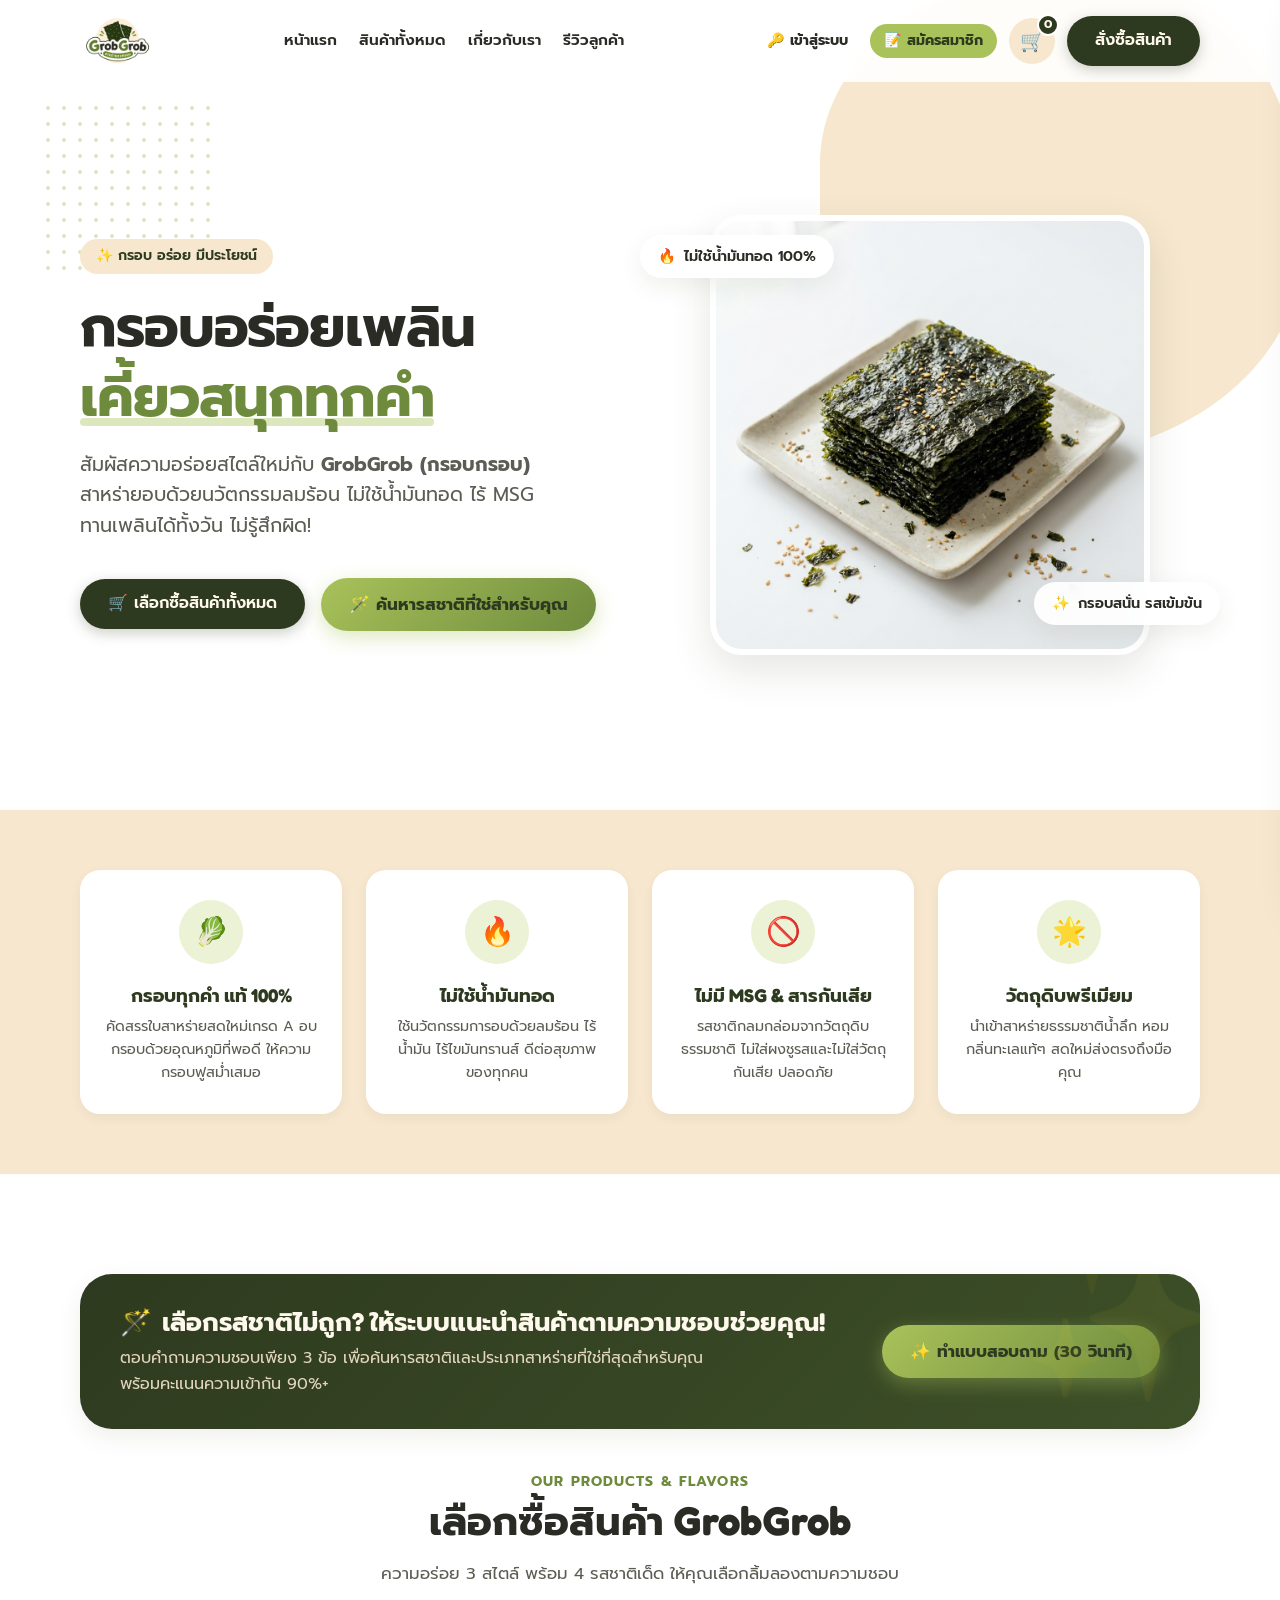
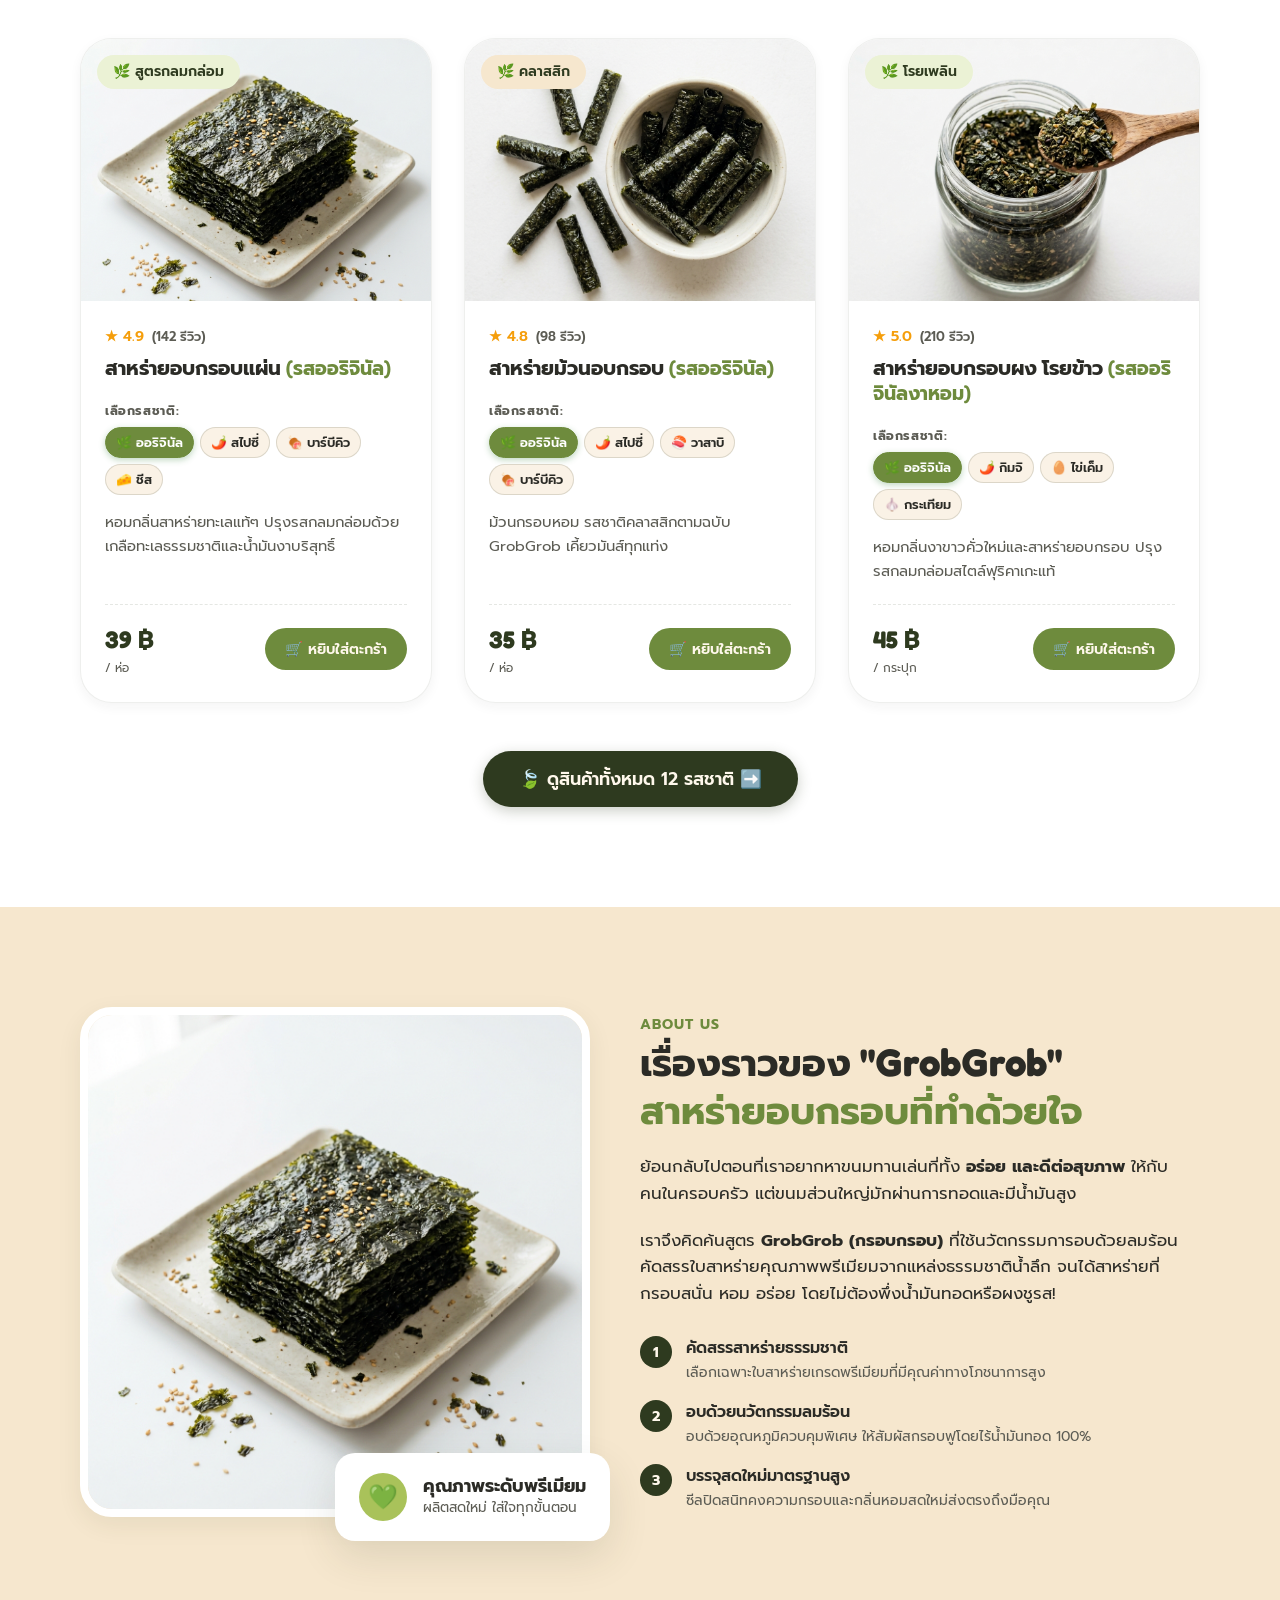
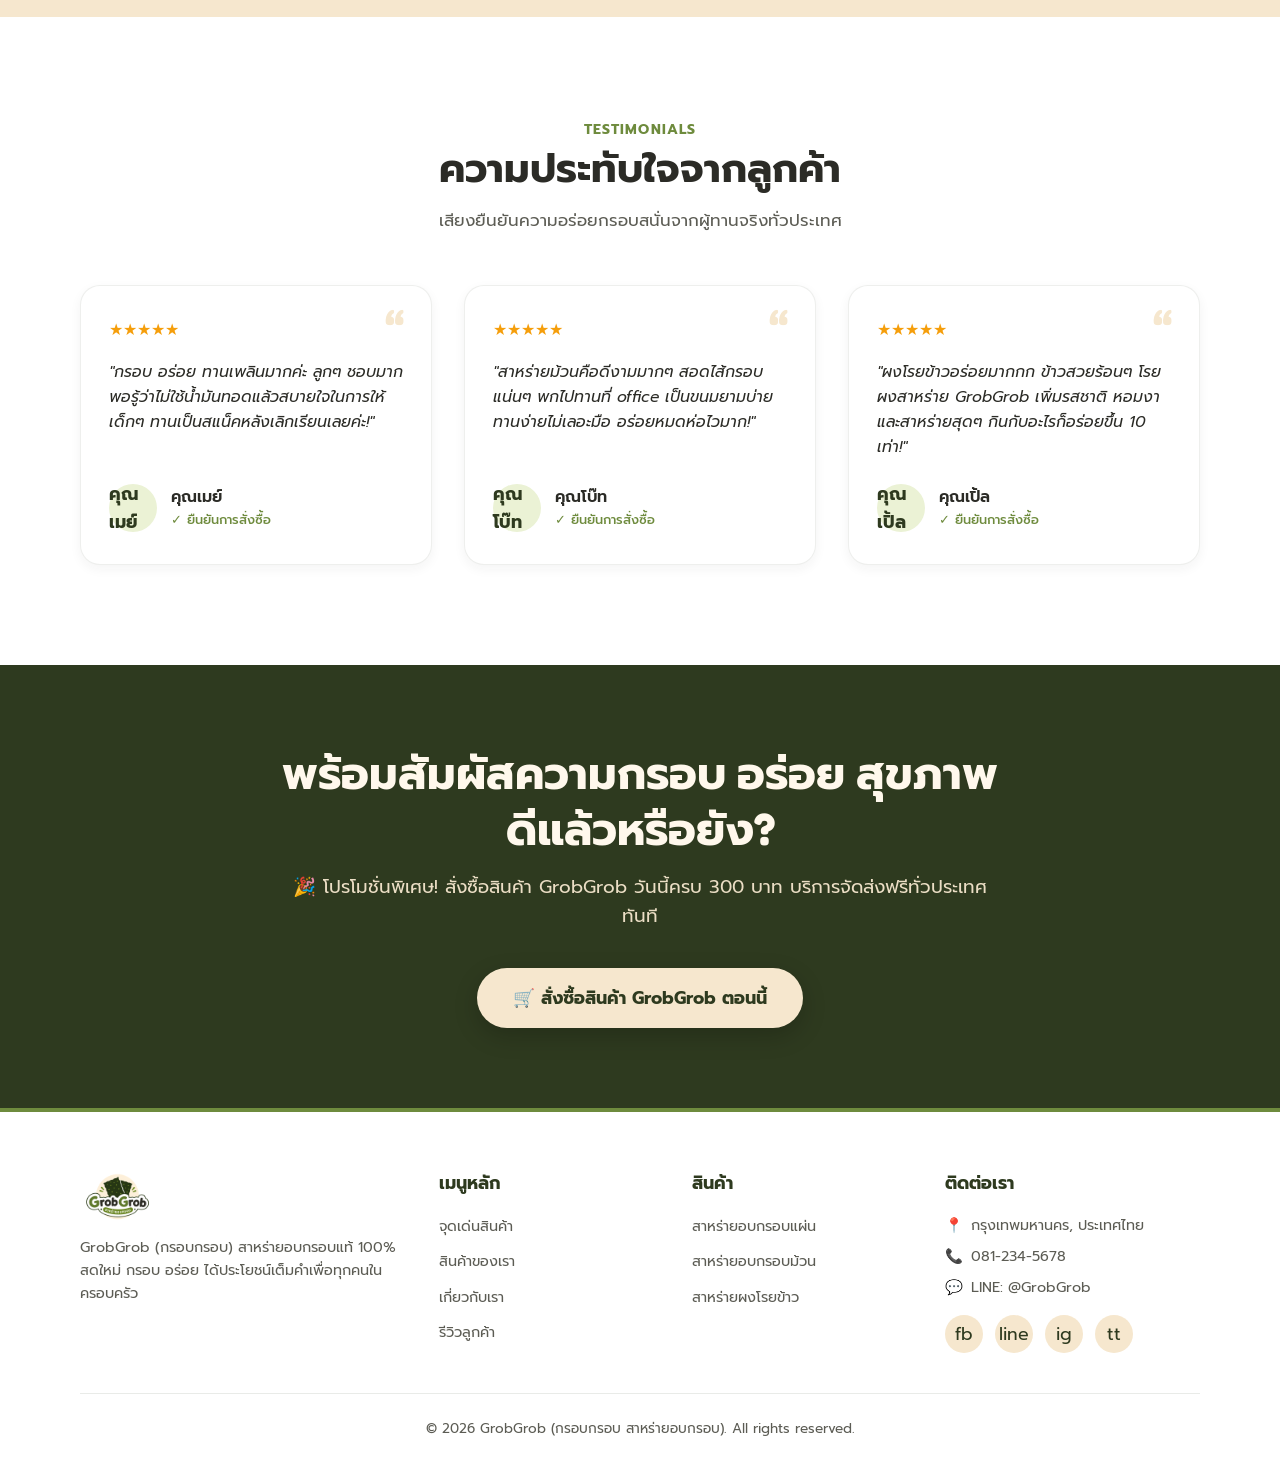
==== index.html @ 7ecd7ba9 "Initial commit: GrobGrob Seaweed E-commerce project" ====
<!DOCTYPE html>
<html lang="th">

<head>
  <meta charset="UTF-8" />
  <meta name="viewport" content="width=device-width, initial-scale=1.0" />
  <title>GrobGrob</title>
  <meta name="description"
    content="GrobGrob (กรอบกรอบ) กรอบอร่อยเพลิน เคี้ยวสนุกทุกคำ สาหร่ายอบกรอบแท้ 100% ไม่ใช้น้ำมันทอด ไร้สารกันเสีย ไร้ MSG กรอบ อร่อย มีประโยชน์" />
  <link rel="stylesheet" href="style.css" />
  <link rel="icon" type="image/png" href="assets/logo.png" />
</head>

<body>

  <!-- Toast Notification Container -->
  <div id="toastContainer" class="toast-container"></div>

  <!-- Navbar -->
  <header id="navbar" class="navbar">
    <div class="container nav-container">
      <a href="index.html" class="logo-wrapper" title="GrobGrob หน้าแรก">
        <img src="assets/logo.png" alt="GrobGrob โลโก้" class="logo-img" />
      </a>

      <nav>
        <ul class="nav-links">
          <li><a href="index.html" class="nav-link">หน้าแรก</a></li>
          <li><a href="products.html" class="nav-link">สินค้าทั้งหมด</a></li>
          <li><a href="index.html#story" class="nav-link">เกี่ยวกับเรา</a></li>
          <li><a href="index.html#testimonials" class="nav-link">รีวิวลูกค้า</a></li>
        </ul>
      </nav>

      <div class="nav-actions">
        <a href="cart.html" class="cart-icon-btn" aria-label="ดูตะกร้าสินค้า">
          <span>🛒</span>
          <span id="cartBadge" class="cart-badge">0</span>
        </a>

        <a href="products.html" class="btn-primary">
          <span>สั่งซื้อสินค้า</span>
        </a>
      </div>
    </div>
  </header>

  <!-- Hero Section -->
  <section class="hero-section">
    <div class="blob-bg blob-cream hero-blob-bg"></div>
    <div class="dot-pattern" style="top: 100px; left: 40px; width: 180px; height: 180px;"></div>

    <div class="container hero-grid">
      <div class="hero-content fade-up-element">
        <div class="hero-badge-container">
          <span class="badge badge-cream">✨ กรอบ อร่อย มีประโยชน์</span>
        </div>
        <h1 class="hero-title">
          กรอบอร่อยเพลิน <span>เคี้ยวสนุกทุกคำ</span>
        </h1>
        <p class="hero-subtitle">
          สัมผัสความอร่อยสไตล์ใหม่กับ <strong>GrobGrob (กรอบกรอบ)</strong> สาหร่ายอบด้วยนวัตกรรมลมร้อน ไม่ใช้น้ำมันทอด
          ไร้ MSG ทานเพลินได้ทั้งวัน ไม่รู้สึกผิด!
        </p>
        <div class="hero-buttons">
          <a href="products.html" class="btn-primary">
            <span>🛒 เลือกซื้อสินค้าทั้งหมด</span>
          </a>
          <button class="btn-sparkle-quiz" onclick="openTasteQuizModal()">
            <span>🪄 ค้นหารสชาติที่ใช่สำหรับคุณ</span>
          </button>
        </div>
      </div>

      <div class="hero-visual fade-up-element">
        <div class="floating-tag tag-top-left">
          <span>🔥</span> <span>ไม่ใช้น้ำมันทอด 100%</span>
        </div>
        <div class="floating-tag tag-bottom-right">
          <span>✨</span> <span>กรอบสนั่น รสเข้มข้น</span>
        </div>
        <div class="hero-img-container">
          <img src="assets/seaweed-sheet.png" alt="GrobGrob สาหร่ายอบกรอบแผ่น" class="hero-img" />
        </div>
      </div>
    </div>
  </section>

  <!-- Features Strip Section -->
  <section id="features" class="features-section">
    <div class="container">
      <div class="features-grid">
        <div class="feature-card fade-up-element">
          <div class="feature-icon-wrapper">🥬</div>
          <h3 class="feature-title">กรอบทุกคำ แท้ 100%</h3>
          <p class="feature-desc">คัดสรรใบสาหร่ายสดใหม่เกรด A อบกรอบด้วยอุณหภูมิที่พอดี ให้ความกรอบฟูสม่ำเสมอ</p>
        </div>

        <div class="feature-card fade-up-element">
          <div class="feature-icon-wrapper">🔥</div>
          <h3 class="feature-title">ไม่ใช้น้ำมันทอด</h3>
          <p class="feature-desc">ใช้นวัตกรรมการอบด้วยลมร้อน ไร้น้ำมัน ไร้ไขมันทรานส์ ดีต่อสุขภาพของทุกคน</p>
        </div>

        <div class="feature-card fade-up-element">
          <div class="feature-icon-wrapper">🚫</div>
          <h3 class="feature-title">ไม่มี MSG & สารกันเสีย</h3>
          <p class="feature-desc">รสชาติกลมกล่อมจากวัตถุดิบธรรมชาติ ไม่ใส่ผงชูรสและไม่ใส่วัตถุกันเสีย ปลอดภัย</p>
        </div>

        <div class="feature-card fade-up-element">
          <div class="feature-icon-wrapper">🌟</div>
          <h3 class="feature-title">วัตถุดิบพรีเมียม</h3>
          <p class="feature-desc">นำเข้าสาหร่ายธรรมชาติน้ำลึก หอม กลิ่นทะเลแท้ๆ สดใหม่ส่งตรงถึงมือคุณ</p>
        </div>
      </div>
    </div>
  </section>

  <!-- Products Section -->
  <section id="products" class="products-section">
    <div class="container">
      <!-- Interactive Taste Quiz Banner -->
      <div class="recommendation-quiz-banner fade-up-element">
        <div class="quiz-banner-text">
          <h3><span>🪄</span> เลือกรสชาติไม่ถูก? ให้ระบบแนะนำสินค้าตามความชอบช่วยคุณ!</h3>
          <p>ตอบคำถามความชอบเพียง 3 ข้อ เพื่อค้นหารสชาติและประเภทสาหร่ายที่ใช่ที่สุดสำหรับคุณ พร้อมคะแนนความเข้ากัน 90%+
          </p>
        </div>
        <button class="btn-sparkle-quiz" onclick="openTasteQuizModal()">
          <span>✨ ทำแบบสอบถาม (30 วินาที)</span>
        </button>
      </div>

      <!-- Personalized Recommendations Output Container -->
      <div id="recommendationsSection" class="recommendations-container"></div>

      <div class="section-header fade-up-element">
        <span class="section-subtitle">OUR PRODUCTS & FLAVORS</span>
        <h2 class="section-title">เลือกซื้อสินค้า GrobGrob</h2>
        <p class="section-desc">ความอร่อย 3 สไตล์ พร้อม 4 รสชาติเด็ด ให้คุณเลือกลิ้มลองตามความชอบ</p>
      </div>

      <div class="products-grid">
        <!-- Product 1: Sheet -->
        <div id="product-card-sheet" class="product-card fade-up-element">
          <span class="badge badge-green product-badge-tag">🌿 สูตรกลมกล่อม</span>
          <div class="product-img-wrapper">
            <img src="assets/seaweed-sheet.png" alt="สาหร่ายอบกรอบแผ่น" class="product-img" />
            <button class="product-quick-view" onclick="openProductModal('sheet')">🔍 ดูรายละเอียด</button>
          </div>
          <div class="product-content">
            <div class="product-rating">
              ★ 4.9 <span class="rating-count">(142 รีวิว)</span>
            </div>
            <h3 class="product-title">สาหร่ายอบกรอบแผ่น <span class="flavor-name-highlight">(รสออริจินัล)</span></h3>

            <div class="flavor-selection-bar">
              <span class="flavor-label">เลือกรสชาติ:</span>
              <div class="flavor-pills">
                <button class="flavor-pill active" data-flavor="original" onclick="selectFlavor('sheet', 'original')"
                  title="รสออริจินัล">🌿 ออริจินัล</button>
                <button class="flavor-pill" data-flavor="spicy" onclick="selectFlavor('sheet', 'spicy')"
                  title="รสเผ็ดสไปซี่">🌶️ สไปซี่</button>
                <button class="flavor-pill" data-flavor="bbq" onclick="selectFlavor('sheet', 'bbq')"
                  title="รสบาร์บีคิว">🍖 บาร์บีคิว</button>
                <button class="flavor-pill" data-flavor="cheese" onclick="selectFlavor('sheet', 'cheese')"
                  title="รสฮอกไกโดชีส">🧀 ชีส</button>
              </div>
            </div>

            <p class="product-desc">หอมกลิ่นสาหร่ายทะเลแท้ๆ ปรุงรสกลมกล่อมด้วยเกลือทะเลธรรมชาติและน้ำมันงาบริสุทธิ์</p>

            <div class="product-footer">
              <div class="product-price">
                <span class="price-amount">39 ฿</span>
                <span class="price-unit">/ ห่อ</span>
              </div>
              <button class="add-cart-btn" onclick="addToCart('sheet')">
                <span>🛒 หยิบใส่ตะกร้า</span>
              </button>
            </div>
          </div>
        </div>

        <!-- Product 2: Roll -->
        <div id="product-card-roll" class="product-card fade-up-element">
          <span class="badge badge-cream product-badge-tag">🌿 คลาสสิก</span>
          <div class="product-img-wrapper">
            <img src="assets/seaweed-roll.png" alt="สาหร่ายม้วนอบกรอบ" class="product-img" />
            <button class="product-quick-view" onclick="openProductModal('roll')">🔍 ดูรายละเอียด</button>
          </div>
          <div class="product-content">
            <div class="product-rating">
              ★ 4.8 <span class="rating-count">(98 รีวิว)</span>
            </div>
            <h3 class="product-title">สาหร่ายม้วนอบกรอบ <span class="flavor-name-highlight">(รสออริจินัล)</span></h3>

            <div class="flavor-selection-bar">
              <span class="flavor-label">เลือกรสชาติ:</span>
              <div class="flavor-pills">
                <button class="flavor-pill active" data-flavor="original" onclick="selectFlavor('roll', 'original')"
                  title="รสออริจินัล">🌿 ออริจินัล</button>
                <button class="flavor-pill" data-flavor="spicy" onclick="selectFlavor('roll', 'spicy')"
                  title="รสเผ็ดเกาหลี">🌶️ สไปซี่</button>
                <button class="flavor-pill" data-flavor="wasabi" onclick="selectFlavor('roll', 'wasabi')"
                  title="รสวาสาบิ">🍣 วาสาบิ</button>
                <button class="flavor-pill" data-flavor="bbq" onclick="selectFlavor('roll', 'bbq')"
                  title="รสบาร์บีคิว">🍖 บาร์บีคิว</button>
              </div>
            </div>

            <p class="product-desc">ม้วนกรอบหอม รสชาติคลาสสิกตามฉบับ GrobGrob เคี้ยวมันส์ทุกแท่ง</p>

            <div class="product-footer">
              <div class="product-price">
                <span class="price-amount">35 ฿</span>
                <span class="price-unit">/ ห่อ</span>
              </div>
              <button class="add-cart-btn" onclick="addToCart('roll')">
                <span>🛒 หยิบใส่ตะกร้า</span>
              </button>
            </div>
          </div>
        </div>

        <!-- Product 3: Flakes -->
        <div id="product-card-flakes" class="product-card fade-up-element">
          <span class="badge badge-green product-badge-tag">🌿 โรยเพลิน</span>
          <div class="product-img-wrapper">
            <img src="assets/seaweed-flakes.png" alt="สาหร่ายอบกรอบผง" class="product-img" />
            <button class="product-quick-view" onclick="openProductModal('flakes')">🔍 ดูรายละเอียด</button>
          </div>
          <div class="product-content">
            <div class="product-rating">
              ★ 5.0 <span class="rating-count">(210 รีวิว)</span>
            </div>
            <h3 class="product-title">สาหร่ายอบกรอบผง โรยข้าว <span
                class="flavor-name-highlight">(รสออริจินัลงาหอม)</span></h3>

            <div class="flavor-selection-bar">
              <span class="flavor-label">เลือกรสชาติ:</span>
              <div class="flavor-pills">
                <button class="flavor-pill active" data-flavor="original" onclick="selectFlavor('flakes', 'original')"
                  title="รสออริจินัล">🌿 ออริจินัล</button>
                <button class="flavor-pill" data-flavor="spicy" onclick="selectFlavor('flakes', 'spicy')"
                  title="รสสไปซี่กิมจิ">🌶️ กิมจิ</button>
                <button class="flavor-pill" data-flavor="saltedegg" onclick="selectFlavor('flakes', 'saltedegg')"
                  title="รสไข่เค็ม">🥚 ไข่เค็ม</button>
                <button class="flavor-pill" data-flavor="garlic" onclick="selectFlavor('flakes', 'garlic')"
                  title="รสเนยกระเทียม">🧄 กระเทียม</button>
              </div>
            </div>

            <p class="product-desc">หอมกลิ่นงาขาวคั่วใหม่และสาหร่ายอบกรอบ ปรุงรสกลมกล่อมสไตล์ฟุริคาเกะแท้</p>

            <div class="product-footer">
              <div class="product-price">
                <span class="price-amount">45 ฿</span>
                <span class="price-unit">/ กระปุก</span>
              </div>
              <button class="add-cart-btn" onclick="addToCart('flakes')">
                <span>🛒 หยิบใส่ตะกร้า</span>
              </button>
            </div>
          </div>
        </div>
      </div>

      <div style="text-align: center; margin-top: 48px;" class="fade-up-element">
        <a href="products.html" class="btn-primary" style="font-size: 1.1rem; padding: 14px 36px;">
          <span>🍃 ดูสินค้าทั้งหมด 12 รสชาติ ➡️</span>
        </a>
      </div>
    </div>
  </section>

  <!-- Story Section -->
  <section id="story" class="story-section">
    <div class="dot-pattern" style="bottom: 40px; right: 40px; width: 200px; height: 200px;"></div>

    <div class="container story-grid">
      <div class="story-visual fade-up-element">
        <img src="assets/seaweed-sheet.png" alt="เรื่องราว GrobGrob" class="story-img-main" />
        <div class="story-badge-card">
          <div class="story-badge-icon">💚</div>
          <div class="story-badge-text">
            <h4>คุณภาพระดับพรีเมียม</h4>
            <p>ผลิตสดใหม่ ใส่ใจทุกขั้นตอน</p>
          </div>
        </div>
      </div>

      <div class="story-content fade-up-element">
        <span class="section-subtitle">ABOUT US</span>
        <h2>เรื่องราวของ "GrobGrob" <br /><span class="text-leaf">สาหร่ายอบกรอบที่ทำด้วยใจ</span></h2>
        <p>
          ย้อนกลับไปตอนที่เราอยากหาขนมทานเล่นที่ทั้ง <strong>อร่อย และดีต่อสุขภาพ</strong> ให้กับคนในครอบครัว
          แต่ขนมส่วนใหญ่มักผ่านการทอดและมีน้ำมันสูง
        </p>
        <p>
          เราจึงคิดค้นสูตร <strong>GrobGrob (กรอบกรอบ)</strong> ที่ใช้นวัตกรรมการอบด้วยลมร้อน
          คัดสรรใบสาหร่ายคุณภาพพรีเมียมจากแหล่งธรรมชาติน้ำลึก จนได้สาหร่ายที่กรอบสนั่น หอม อร่อย
          โดยไม่ต้องพึ่งน้ำมันทอดหรือผงชูรส!
        </p>

        <div class="story-steps">
          <div class="story-step-item">
            <div class="step-num">1</div>
            <div class="step-text">
              <h5>คัดสรรสาหร่ายธรรมชาติ</h5>
              <p>เลือกเฉพาะใบสาหร่ายเกรดพรีเมียมที่มีคุณค่าทางโภชนาการสูง</p>
            </div>
          </div>

          <div class="story-step-item">
            <div class="step-num">2</div>
            <div class="step-text">
              <h5>อบด้วยนวัตกรรมลมร้อน</h5>
              <p>อบด้วยอุณหภูมิควบคุมพิเศษ ให้สัมผัสกรอบฟูโดยไร้น้ำมันทอด 100%</p>
            </div>
          </div>

          <div class="story-step-item">
            <div class="step-num">3</div>
            <div class="step-text">
              <h5>บรรจุสดใหม่มาตรฐานสูง</h5>
              <p>ซีลปิดสนิทคงความกรอบและกลิ่นหอมสดใหม่ส่งตรงถึงมือคุณ</p>
            </div>
          </div>
        </div>
      </div>
    </div>
  </section>

  <!-- Testimonials Section -->
  <section id="testimonials" class="testimonials-section">
    <div class="container">
      <div class="section-header fade-up-element">
        <span class="section-subtitle">TESTIMONIALS</span>
        <h2 class="section-title">ความประทับใจจากลูกค้า</h2>
        <p class="section-desc">เสียงยืนยันความอร่อยกรอบสนั่นจากผู้ทานจริงทั่วประเทศ</p>
      </div>

      <div class="testimonials-grid">
        <div class="testimonial-card fade-up-element">
          <div class="testimonial-stars">★★★★★</div>
          <p class="testimonial-text">
            "กรอบ อร่อย ทานเพลินมากค่ะ ลูกๆ ชอบมาก พอรู้ว่าไม่ใช้น้ำมันทอดแล้วสบายใจในการให้เด็กๆ
            ทานเป็นสแน็คหลังเลิกเรียนเลยค่ะ!"
          </p>
          <div class="testimonial-author">
            <div class="author-avatar">คุณเมย์</div>
            <div class="author-info">
              <h5>คุณเมย์</h5>
              <p>✓ ยืนยันการสั่งซื้อ</p>
            </div>
          </div>
        </div>

        <div class="testimonial-card fade-up-element">
          <div class="testimonial-stars">★★★★★</div>
          <p class="testimonial-text">
            "สาหร่ายม้วนคือดีงามมากๆ สอดไส้กรอบแน่นๆ พกไปทานที่ office เป็นขนมยามบ่าย ทานง่ายไม่เลอะมือ
            อร่อยหมดห่อไวมาก!"
          </p>
          <div class="testimonial-author">
            <div class="author-avatar">คุณโบ๊ท</div>
            <div class="author-info">
              <h5>คุณโบ๊ท</h5>
              <p>✓ ยืนยันการสั่งซื้อ</p>
            </div>
          </div>
        </div>

        <div class="testimonial-card fade-up-element">
          <div class="testimonial-stars">★★★★★</div>
          <p class="testimonial-text">
            "ผงโรยข้าวอร่อยมากกก ข้าวสวยร้อนๆ โรยผงสาหร่าย GrobGrob เพิ่มรสชาติ หอมงาและสาหร่ายสุดๆ
            กินกับอะไรก็อร่อยขึ้น 10 เท่า!"
          </p>
          <div class="testimonial-author">
            <div class="author-avatar">คุณเปิ้ล</div>
            <div class="author-info">
              <h5>คุณเปิ้ล</h5>
              <p>✓ ยืนยันการสั่งซื้อ</p>
            </div>
          </div>
        </div>
      </div>
    </div>
  </section>

  <!-- CTA Banner Section -->
  <section class="cta-banner-section">
    <div class="container cta-banner-content fade-up-element">
      <h2 class="cta-banner-title">พร้อมสัมผัสความกรอบ อร่อย สุขภาพดีแล้วหรือยัง?</h2>
      <p class="cta-banner-desc">
        🎉 โปรโมชั่นพิเศษ! สั่งซื้อสินค้า GrobGrob วันนี้ครบ 300 บาท บริการจัดส่งฟรีทั่วประเทศทันที
      </p>
      <a href="#products" class="cta-btn-light">
        <span>🛒 สั่งซื้อสินค้า GrobGrob ตอนนี้</span>
      </a>
    </div>
  </section>

  <!-- Footer -->
  <footer id="contact" class="footer">
    <div class="container">
      <div class="footer-grid">
        <div class="footer-brand">
          <img src="assets/logo.png" alt="GrobGrob Logo" style="height: 50px;" />
          <p>GrobGrob (กรอบกรอบ) สาหร่ายอบกรอบแท้ 100% สดใหม่ กรอบ อร่อย ได้ประโยชน์เต็มคำเพื่อทุกคนในครอบครัว</p>
        </div>

        <div>
          <h4 class="footer-heading">เมนูหลัก</h4>
          <ul class="footer-links">
            <li><a href="#features">จุดเด่นสินค้า</a></li>
            <li><a href="#products">สินค้าของเรา</a></li>
            <li><a href="#story">เกี่ยวกับเรา</a></li>
            <li><a href="#testimonials">รีวิวลูกค้า</a></li>
          </ul>
        </div>

        <div>
          <h4 class="footer-heading">สินค้า</h4>
          <ul class="footer-links">
            <li><a href="#products">สาหร่ายอบกรอบแผ่น</a></li>
            <li><a href="#products">สาหร่ายอบกรอบม้วน</a></li>
            <li><a href="#products">สาหร่ายผงโรยข้าว</a></li>
          </ul>
        </div>

        <div class="footer-contact">
          <h4 class="footer-heading">ติดต่อเรา</h4>
          <p><span>📍</span> กรุงเทพมหานคร, ประเทศไทย</p>
          <p><span>📞</span> 081-234-5678</p>
          <p><span>💬</span> LINE: @GrobGrob</p>

          <div class="social-links">
            <a href="#" class="social-btn" aria-label="Facebook">fb</a>
            <a href="#" class="social-btn" aria-label="LINE">line</a>
            <a href="#" class="social-btn" aria-label="Instagram">ig</a>
            <a href="#" class="social-btn" aria-label="TikTok">tt</a>
          </div>
        </div>
      </div>

      <div class="footer-bottom">
        <p>&copy; 2026 GrobGrob (กรอบกรอบ สาหร่ายอบกรอบ). All rights reserved.</p>
      </div>
    </div>
  </footer>

  <!-- Slide-out Cart Drawer -->
  <div id="cartDrawerOverlay" class="cart-drawer-overlay"></div>
  <aside id="cartDrawer" class="cart-drawer">
    <div class="cart-header">
      <h3>🛒 ตะกร้าสินค้าของคุณ</h3>
      <span id="closeCartBtn" class="close-cart-btn">&times;</span>
    </div>

    <div id="cartItemsList" class="cart-items-list">
      <!-- Dynamic Cart Items -->
    </div>

    <div class="cart-footer">
      <div class="cart-total-row">
        <span>ยอดรวมทั้งหมด:</span>
        <span id="cartTotalPrice">0 บาท</span>
      </div>
      <button id="checkoutBtn" class="checkout-btn">ดำเนินการสั่งซื้อ (Checkout)</button>
    </div>
  </aside>

  <!-- Quick View Product Modal -->
  <div id="quickViewModal" class="modal-overlay">
    <div class="modal-box">
      <span id="closeModalBtn" class="close-modal-btn">&times;</span>
      <div id="modalBoxContent"></div>
    </div>
  </div>

  <script src="app.js"></script>
</body>

</html>
---- style.css ----
/* ==========================================================================
   GrobGrob (กรอบกรอบ) Design System & Stylesheet
   Color Palette:
   - Primary BG: #FFFFFF (White 75%)
   - Secondary BG: #F6E7CE (Cream / Sand)
   - Dark Accent: #2E3A1F (Dark Olive Green)
   - Medium Accent: #6E8B3D (Medium Leaf Green)
   - Light Accent: #A9C25A (Light Green Accent / Dot)
   - Text Primary: #2B2B26 (Charcoal / Near Black)
   - Text Inverse: #FFF8EC (Off-white on dark green)
   ========================================================================== */

@import url('https://fonts.googleapis.com/css2?family=Fredoka:wght@400;500;600;700&family=Prompt:wght@300;400;500;600;700&display=swap');

:root {
  --bg-white: #FFFFFF;
  --bg-cream: #F6E7CE;
  --bg-cream-light: #FAF2E6;
  --color-olive-dark: #2E3A1F;
  --color-leaf-medium: #6E8B3D;
  --color-green-light: #A9C25A;
  --color-green-soft: #EBF2D5;
  --color-charcoal: #2B2B26;
  --color-charcoal-muted: #5C5C54;
  --color-offwhite: #FFF8EC;
  
  --font-heading: 'Fredoka', 'Prompt', sans-serif;
  --font-body: 'Prompt', sans-serif;

  --shadow-sm: 0 4px 12px rgba(43, 43, 38, 0.05);
  --shadow-md: 0 8px 24px rgba(46, 58, 31, 0.08);
  --shadow-lg: 0 16px 40px rgba(46, 58, 31, 0.12);
  --shadow-hover: 0 20px 48px rgba(46, 58, 31, 0.16);

  --radius-sm: 12px;
  --radius-md: 20px;
  --radius-lg: 32px;
  --radius-full: 9999px;

  --transition-fast: 0.2s cubic-bezier(0.4, 0, 0.2, 1);
  --transition-smooth: 0.35s cubic-bezier(0.34, 1.56, 0.64, 1);
}

/* Reset & Base */
*, *::before, *::after {
  box-sizing: border-box;
  margin: 0;
  padding: 0;
}

html {
  scroll-behavior: smooth;
  font-size: 16px;
}

body {
  font-family: var(--font-body);
  background-color: var(--bg-white);
  color: var(--color-charcoal);
  line-height: 1.6;
  overflow-x: hidden;
  -webkit-font-smoothing: antialiased;
}

a {
  color: inherit;
  text-decoration: none;
}

button {
  font-family: inherit;
  cursor: pointer;
  border: none;
  background: none;
  outline: none;
}

img {
  max-width: 100%;
  height: auto;
  display: block;
}

/* Layout Utilities */
.container {
  width: 90%;
  max-width: 1200px;
  margin: 0 auto;
  padding: 0 16px;
}

/* Typography */
h1, h2, h3, h4, .brand-font {
  font-family: var(--font-heading);
  color: var(--color-charcoal);
  line-height: 1.25;
}

.text-olive {
  color: var(--color-olive-dark);
}

.text-leaf {
  color: var(--color-leaf-medium);
}

/* Badge Component */
.badge {
  display: inline-flex;
  align-items: center;
  gap: 6px;
  padding: 6px 16px;
  border-radius: var(--radius-full);
  font-size: 0.875rem;
  font-weight: 600;
}

.badge-cream {
  background-color: var(--bg-cream);
  color: var(--color-olive-dark);
}

.badge-green {
  background-color: var(--color-green-soft);
  color: var(--color-olive-dark);
}

.badge-olive {
  background-color: var(--color-olive-dark);
  color: var(--color-offwhite);
}

/* Organic Blob Backgrounds */
.blob-bg {
  position: absolute;
  z-index: -1;
  pointer-events: none;
  border-radius: 50% 40% 60% 45% / 40% 50% 45% 55%;
  transition: all 1s ease-in-out;
}

.blob-cream {
  background-color: var(--bg-cream);
}

.blob-green-soft {
  background-color: var(--color-green-soft);
}

.blob-leaf {
  background-color: var(--color-leaf-medium);
  opacity: 0.15;
}

.dot-pattern {
  position: absolute;
  background-image: radial-gradient(var(--color-green-light) 2px, transparent 2px);
  background-size: 16px 16px;
  opacity: 0.4;
  pointer-events: none;
  z-index: -1;
}

/* Navbar */
.navbar {
  position: fixed;
  top: 0;
  left: 0;
  width: 100%;
  z-index: 100;
  transition: background-color 0.3s ease, box-shadow 0.3s ease, padding 0.3s ease;
  padding: 16px 0;
  background-color: rgba(255, 255, 255, 0.9);
  backdrop-filter: blur(10px);
}

.navbar.scrolled {
  padding: 10px 0;
  box-shadow: var(--shadow-sm);
  background-color: rgba(255, 255, 255, 0.98);
}

.nav-container {
  display: flex;
  align-items: center;
  justify-content: space-between;
  gap: 16px;
  max-width: 1280px;
}

.logo-wrapper {
  display: flex;
  align-items: center;
  gap: 12px;
  flex-shrink: 0;
}

.logo-img {
  height: 50px;
  width: auto;
  transition: transform var(--transition-smooth);
}

.logo-wrapper:hover .logo-img {
  transform: scale(1.05) rotate(-3deg);
}

.nav-links {
  display: flex;
  align-items: center;
  gap: 22px;
  list-style: none;
  margin: 0;
  padding: 0;
}

.nav-links li {
  white-space: nowrap;
}

.nav-link {
  font-weight: 600;
  font-size: 0.95rem;
  color: var(--color-charcoal);
  position: relative;
  padding: 6px 0;
  white-space: nowrap;
  transition: color var(--transition-fast);
}

.nav-link::after {
  content: '';
  position: absolute;
  bottom: 0;
  left: 0;
  width: 0%;
  height: 3px;
  background-color: var(--color-leaf-medium);
  border-radius: 4px;
  transition: width var(--transition-fast);
}

.nav-link:hover {
  color: var(--color-olive-dark);
}

.nav-link:hover::after {
  width: 100%;
}

.nav-recommend-pill {
  background: linear-gradient(135deg, rgba(169, 194, 90, 0.2) 0%, rgba(110, 139, 61, 0.2) 100%);
  color: var(--color-olive-dark) !important;
  font-weight: 700 !important;
  padding: 6px 14px !important;
  border-radius: var(--radius-full);
  border: 1.5px solid rgba(110, 139, 61, 0.3);
  transition: all 0.25s ease !important;
  display: inline-flex;
  align-items: center;
  gap: 6px;
  white-space: nowrap;
}

.nav-recommend-pill::after {
  display: none !important;
}

.nav-recommend-pill:hover {
  background: var(--color-green-light);
  transform: translateY(-2px);
  box-shadow: 0 4px 12px rgba(110, 139, 61, 0.2);
}

.nav-actions {
  display: flex;
  align-items: center;
  gap: 12px;
  white-space: nowrap;
  flex-shrink: 0;
}

.nav-auth-slot {
  display: flex;
  align-items: center;
}

.cart-icon-btn {
  position: relative;
  width: 46px;
  height: 46px;
  border-radius: 50%;
  background-color: var(--bg-cream);
  color: var(--color-olive-dark);
  display: flex;
  align-items: center;
  justify-content: center;
  font-size: 1.25rem;
  transition: transform var(--transition-smooth), background-color var(--transition-fast);
}

.cart-icon-btn:hover {
  transform: scale(1.08);
  background-color: var(--color-green-soft);
}

.cart-badge {
  position: absolute;
  top: -4px;
  right: -4px;
  background-color: var(--color-olive-dark);
  color: var(--color-offwhite);
  font-size: 0.75rem;
  font-weight: 700;
  width: 22px;
  height: 22px;
  border-radius: 50%;
  display: flex;
  align-items: center;
  justify-content: center;
  border: 2px solid var(--bg-white);
  transition: transform var(--transition-smooth);
}

.btn-primary {
  display: inline-flex;
  align-items: center;
  justify-content: center;
  gap: 8px;
  padding: 12px 28px;
  background-color: var(--color-olive-dark);
  color: var(--color-offwhite);
  font-weight: 600;
  font-size: 1rem;
  border-radius: var(--radius-full);
  box-shadow: 0 4px 14px rgba(46, 58, 31, 0.25);
  transition: all var(--transition-smooth);
}

.btn-primary:hover {
  background-color: var(--color-leaf-medium);
  transform: translateY(-2px);
  box-shadow: 0 8px 20px rgba(110, 139, 61, 0.35);
}

.btn-secondary {
  display: inline-flex;
  align-items: center;
  justify-content: center;
  gap: 8px;
  padding: 12px 28px;
  background-color: var(--bg-cream);
  color: var(--color-olive-dark);
  font-weight: 600;
  font-size: 1rem;
  border-radius: var(--radius-full);
  transition: all var(--transition-smooth);
}

.btn-secondary:hover {
  background-color: var(--color-green-soft);
  transform: translateY(-2px);
  color: var(--color-olive-dark);
}

.mobile-menu-toggle {
  display: none;
  font-size: 1.5rem;
  color: var(--color-olive-dark);
  cursor: pointer;
}

/* Hero Section */
.hero-section {
  position: relative;
  padding: 160px 0 100px;
  min-height: 90vh;
  display: flex;
  align-items: center;
  overflow: hidden;
}

.hero-grid {
  display: grid;
  grid-template-columns: 1fr 1fr;
  gap: 40px;
  align-items: center;
}

.hero-content {
  position: relative;
  z-index: 2;
}

.hero-badge-container {
  margin-bottom: 16px;
}

.hero-title {
  font-size: 3.5rem;
  font-weight: 700;
  margin-bottom: 20px;
  color: var(--color-charcoal);
  letter-spacing: -0.02em;
}

.hero-title span {
  color: var(--color-leaf-medium);
  position: relative;
  display: inline-block;
}

.hero-title span::after {
  content: '';
  position: absolute;
  bottom: 4px;
  left: 0;
  width: 100%;
  height: 8px;
  background-color: var(--color-green-light);
  opacity: 0.4;
  z-index: -1;
  border-radius: 4px;
}

.hero-subtitle {
  font-size: 1.2rem;
  color: var(--color-charcoal-muted);
  margin-bottom: 36px;
  max-width: 90%;
  font-weight: 400;
}

.hero-buttons {
  display: flex;
  align-items: center;
  gap: 16px;
  flex-wrap: wrap;
}

.hero-visual {
  position: relative;
  display: flex;
  align-items: center;
  justify-content: center;
}

.hero-blob-bg {
  width: 480px;
  height: 480px;
  top: -20px;
  right: -20px;
  animation: float-blob 8s ease-in-out infinite alternate;
}

@keyframes float-blob {
  0% { transform: translate(0, 0) scale(1) rotate(0deg); }
  50% { transform: translate(15px, -20px) scale(1.05) rotate(5deg); }
  100% { transform: translate(-10px, 10px) scale(0.98) rotate(-3deg); }
}

.hero-img-container {
  position: relative;
  width: 100%;
  max-width: 440px;
  border-radius: var(--radius-lg);
  overflow: hidden;
  box-shadow: var(--shadow-lg);
  background-color: var(--bg-white);
  border: 6px solid var(--bg-white);
  transition: transform var(--transition-smooth);
}

.hero-img-container:hover {
  transform: translateY(-8px) rotate(1deg);
}

.hero-img {
  width: 100%;
  height: auto;
  object-fit: cover;
}

.floating-tag {
  position: absolute;
  padding: 10px 18px;
  border-radius: var(--radius-full);
  background: rgba(255, 255, 255, 0.92);
  backdrop-filter: blur(8px);
  box-shadow: var(--shadow-md);
  font-weight: 600;
  font-size: 0.9rem;
  display: flex;
  align-items: center;
  gap: 8px;
  z-index: 3;
  animation: float-tag 4s ease-in-out infinite alternate;
}

.tag-top-left {
  top: 20px;
  left: -20px;
}

.tag-bottom-right {
  bottom: 30px;
  right: -20px;
  animation-delay: 2s;
}

@keyframes float-tag {
  0% { transform: translateY(0); }
  100% { transform: translateY(-10px); }
}

/* Features Strip Section */
.features-section {
  padding: 60px 0;
  background-color: var(--bg-cream);
  position: relative;
  overflow: hidden;
}

.features-grid {
  display: grid;
  grid-template-columns: repeat(4, 1fr);
  gap: 24px;
}

.feature-card {
  background-color: var(--bg-white);
  padding: 30px 24px;
  border-radius: var(--radius-md);
  box-shadow: var(--shadow-sm);
  text-align: center;
  transition: transform var(--transition-smooth), box-shadow var(--transition-smooth);
  position: relative;
  overflow: hidden;
}

.feature-card:hover {
  transform: translateY(-6px);
  box-shadow: var(--shadow-md);
}

.feature-icon-wrapper {
  width: 64px;
  height: 64px;
  margin: 0 auto 20px;
  border-radius: 50%;
  background-color: var(--color-green-soft);
  color: var(--color-olive-dark);
  display: flex;
  align-items: center;
  justify-content: center;
  font-size: 1.75rem;
  transition: transform var(--transition-smooth);
}

.feature-card:hover .feature-icon-wrapper {
  transform: scale(1.15) rotate(8deg);
  background-color: var(--bg-cream);
}

.feature-title {
  font-size: 1.15rem;
  font-weight: 700;
  margin-bottom: 8px;
  color: var(--color-olive-dark);
}

.feature-desc {
  font-size: 0.9rem;
  color: var(--color-charcoal-muted);
}

/* Section Header Component */
.section-header {
  text-align: center;
  max-width: 680px;
  margin: 0 auto 50px;
}

.section-subtitle {
  color: var(--color-leaf-medium);
  font-weight: 700;
  text-transform: uppercase;
  letter-spacing: 0.08em;
  font-size: 0.875rem;
  margin-bottom: 8px;
}

.section-title {
  font-size: 2.5rem;
  font-weight: 700;
  margin-bottom: 16px;
}

.section-desc {
  color: var(--color-charcoal-muted);
  font-size: 1.05rem;
}

/* Products Section */
.products-section {
  padding: 100px 0;
  position: relative;
}

.products-grid {
  display: grid;
  grid-template-columns: repeat(3, 1fr);
  gap: 32px;
}

.product-card {
  background-color: var(--bg-white);
  border-radius: var(--radius-lg);
  border: 1px solid rgba(46, 58, 31, 0.08);
  box-shadow: var(--shadow-sm);
  overflow: hidden;
  display: flex;
  flex-direction: column;
  transition: transform var(--transition-smooth), box-shadow var(--transition-smooth);
  position: relative;
}

.product-card:hover {
  transform: translateY(-8px);
  box-shadow: var(--shadow-lg);
}

.product-badge-tag {
  position: absolute;
  top: 16px;
  left: 16px;
  z-index: 3;
}

.product-img-wrapper {
  position: relative;
  width: 100%;
  aspect-ratio: 4/3;
  overflow: hidden;
  background-color: var(--bg-cream-light);
  display: flex;
  align-items: center;
  justify-content: center;
}

.product-img {
  width: 100%;
  height: 100%;
  object-fit: cover;
  transition: transform 0.5s ease;
}

.product-card:hover .product-img {
  transform: scale(1.08);
}

.product-quick-view {
  position: absolute;
  bottom: 16px;
  left: 50%;
  transform: translateX(-50%) translateY(20px);
  opacity: 0;
  transition: all var(--transition-fast);
  background-color: rgba(255, 255, 255, 0.95);
  color: var(--color-olive-dark);
  padding: 8px 18px;
  border-radius: var(--radius-full);
  font-size: 0.85rem;
  font-weight: 600;
  box-shadow: var(--shadow-sm);
}

.product-card:hover .product-quick-view {
  transform: translateX(-50%) translateY(0);
  opacity: 1;
}

.product-content {
  padding: 24px;
  display: flex;
  flex-direction: column;
  flex-grow: 1;
}

.product-rating {
  display: flex;
  align-items: center;
  gap: 4px;
  color: #F59E0B;
  font-size: 0.9rem;
  font-weight: 600;
  margin-bottom: 8px;
}

.rating-count {
  color: var(--color-charcoal-muted);
  font-size: 0.8rem;
  margin-left: 4px;
}

.product-title {
  font-size: 1.25rem;
  font-weight: 700;
  margin-bottom: 8px;
  color: var(--color-charcoal);
}

.product-desc {
  font-size: 0.925rem;
  color: var(--color-charcoal-muted);
  margin-bottom: 20px;
  flex-grow: 1;
}

.product-footer {
  display: flex;
  align-items: center;
  justify-content: space-between;
  padding-top: 16px;
  border-top: 1px dashed rgba(46, 58, 31, 0.12);
}

.product-price {
  display: flex;
  flex-direction: column;
}

.price-amount {
  font-family: var(--font-heading);
  font-size: 1.5rem;
  font-weight: 700;
  color: var(--color-olive-dark);
}

.price-unit {
  font-size: 0.75rem;
  color: var(--color-charcoal-muted);
}

.add-cart-btn {
  padding: 10px 20px;
  background-color: var(--color-leaf-medium);
  color: var(--color-offwhite);
  border-radius: var(--radius-full);
  font-weight: 600;
  font-size: 0.9rem;
  display: inline-flex;
  align-items: center;
  gap: 8px;
  transition: all var(--transition-smooth);
}

.add-cart-btn:hover {
  background-color: var(--color-olive-dark);
  transform: scale(1.05);
}

/* About / Story Section */
.story-section {
  padding: 100px 0;
  background-color: var(--bg-cream);
  position: relative;
  overflow: hidden;
}

.story-grid {
  display: grid;
  grid-template-columns: 1fr 1.1fr;
  gap: 50px;
  align-items: center;
}

.story-visual {
  position: relative;
}

.story-img-main {
  width: 100%;
  border-radius: var(--radius-lg);
  box-shadow: var(--shadow-md);
  border: 8px solid var(--bg-white);
}

.story-badge-card {
  position: absolute;
  bottom: -24px;
  right: -20px;
  background: var(--bg-white);
  padding: 20px 24px;
  border-radius: var(--radius-md);
  box-shadow: var(--shadow-lg);
  display: flex;
  align-items: center;
  gap: 16px;
}

.story-badge-icon {
  width: 48px;
  height: 48px;
  border-radius: 50%;
  background-color: var(--color-green-light);
  color: var(--color-olive-dark);
  display: flex;
  align-items: center;
  justify-content: center;
  font-size: 1.5rem;
}

.story-badge-text h4 {
  font-size: 1.1rem;
  font-weight: 700;
}

.story-badge-text p {
  font-size: 0.85rem;
  color: var(--color-charcoal-muted);
}

.story-content h2 {
  font-size: 2.4rem;
  margin-bottom: 20px;
}

.story-content p {
  color: var(--color-charcoal);
  margin-bottom: 20px;
  font-size: 1.05rem;
}

.story-steps {
  display: flex;
  flex-direction: column;
  gap: 16px;
  margin-top: 28px;
}

.story-step-item {
  display: flex;
  align-items: flex-start;
  gap: 14px;
}

.step-num {
  width: 32px;
  height: 32px;
  border-radius: 50%;
  background-color: var(--color-olive-dark);
  color: var(--color-offwhite);
  font-weight: 700;
  display: flex;
  align-items: center;
  justify-content: center;
  flex-shrink: 0;
  font-size: 0.9rem;
}

.step-text h5 {
  font-size: 1rem;
  font-weight: 600;
}

.step-text p {
  font-size: 0.875rem;
  color: var(--color-charcoal-muted);
  margin: 0;
}

/* Testimonials Section */
.testimonials-section {
  padding: 100px 0;
  position: relative;
}

.testimonials-grid {
  display: grid;
  grid-template-columns: repeat(3, 1fr);
  gap: 32px;
}

.testimonial-card {
  background-color: var(--bg-white);
  border-radius: var(--radius-md);
  padding: 32px 28px;
  box-shadow: var(--shadow-sm);
  border: 1px solid rgba(46, 58, 31, 0.08);
  position: relative;
  display: flex;
  flex-direction: column;
  transition: transform var(--transition-smooth);
}

.testimonial-card:hover {
  transform: translateY(-6px);
  box-shadow: var(--shadow-md);
}

.testimonial-card::before {
  content: '“';
  position: absolute;
  top: 10px;
  right: 24px;
  font-family: var(--font-heading);
  font-size: 5rem;
  color: var(--bg-cream);
  line-height: 1;
  pointer-events: none;
}

.testimonial-stars {
  color: #F59E0B;
  font-size: 1rem;
  margin-bottom: 16px;
}

.testimonial-text {
  font-size: 0.975rem;
  color: var(--color-charcoal);
  margin-bottom: 24px;
  font-style: italic;
  flex-grow: 1;
  position: relative;
  z-index: 1;
}

.testimonial-author {
  display: flex;
  align-items: center;
  gap: 14px;
}

.author-avatar {
  width: 48px;
  height: 48px;
  border-radius: 50%;
  background-color: var(--color-green-soft);
  color: var(--color-olive-dark);
  font-weight: 700;
  display: flex;
  align-items: center;
  justify-content: center;
  font-size: 1.1rem;
}

.author-info h5 {
  font-size: 1rem;
  font-weight: 600;
}

.author-info p {
  font-size: 0.8rem;
  color: var(--color-leaf-medium);
  font-weight: 500;
}

/* CTA Banner Section */
.cta-banner-section {
  padding: 80px 0;
  background-color: var(--color-olive-dark);
  color: var(--color-offwhite);
  position: relative;
  overflow: hidden;
  text-align: center;
}

.cta-banner-content {
  position: relative;
  z-index: 2;
  max-width: 760px;
  margin: 0 auto;
}

.cta-banner-title {
  color: var(--color-offwhite);
  font-size: 2.8rem;
  font-weight: 700;
  margin-bottom: 16px;
}

.cta-banner-desc {
  font-size: 1.15rem;
  color: var(--bg-cream);
  margin-bottom: 36px;
  opacity: 0.95;
}

.cta-btn-light {
  background-color: var(--bg-cream);
  color: var(--color-olive-dark);
  font-weight: 700;
  padding: 16px 36px;
  font-size: 1.1rem;
  border-radius: var(--radius-full);
  box-shadow: 0 8px 24px rgba(0, 0, 0, 0.2);
  transition: all var(--transition-smooth);
  display: inline-flex;
  align-items: center;
  gap: 10px;
}

.cta-btn-light:hover {
  background-color: var(--bg-white);
  transform: scale(1.05);
  box-shadow: 0 12px 30px rgba(0, 0, 0, 0.3);
}

/* Footer */
.footer {
  background-color: var(--bg-white);
  border-top: 4px solid var(--color-leaf-medium);
  padding: 60px 0 30px;
}

.footer-grid {
  display: grid;
  grid-template-columns: 1.5fr 1fr 1fr 1.2fr;
  gap: 40px;
  margin-bottom: 40px;
}

.footer-brand p {
  color: var(--color-charcoal-muted);
  font-size: 0.9rem;
  margin-top: 14px;
}

.footer-heading {
  font-size: 1.1rem;
  font-weight: 700;
  margin-bottom: 20px;
  color: var(--color-olive-dark);
}

.footer-links {
  list-style: none;
  display: flex;
  flex-direction: column;
  gap: 10px;
}

.footer-links a {
  color: var(--color-charcoal-muted);
  font-size: 0.9rem;
  transition: color var(--transition-fast);
}

.footer-links a:hover {
  color: var(--color-leaf-medium);
}

.footer-contact p {
  color: var(--color-charcoal-muted);
  font-size: 0.9rem;
  margin-bottom: 8px;
  display: flex;
  align-items: center;
  gap: 8px;
}

.social-links {
  display: flex;
  gap: 12px;
  margin-top: 16px;
}

.social-btn {
  width: 38px;
  height: 38px;
  border-radius: 50%;
  background-color: var(--bg-cream);
  color: var(--color-olive-dark);
  display: flex;
  align-items: center;
  justify-content: center;
  font-size: 1.1rem;
  transition: all var(--transition-fast);
}

.social-btn:hover {
  background-color: var(--color-leaf-medium);
  color: var(--color-offwhite);
  transform: translateY(-3px);
}

.footer-bottom {
  border-top: 1px solid rgba(46, 58, 31, 0.1);
  padding-top: 24px;
  text-align: center;
  font-size: 0.85rem;
  color: var(--color-charcoal-muted);
}

/* Cart Drawer */
.cart-drawer-overlay {
  position: fixed;
  inset: 0;
  background-color: rgba(43, 43, 38, 0.5);
  backdrop-filter: blur(4px);
  z-index: 200;
  opacity: 0;
  visibility: hidden;
  transition: all 0.3s ease;
}

.cart-drawer-overlay.active {
  opacity: 1;
  visibility: visible;
}

.cart-drawer {
  position: fixed;
  top: 0;
  right: -420px;
  width: 100%;
  max-width: 400px;
  height: 100%;
  background-color: var(--bg-white);
  z-index: 201;
  box-shadow: var(--shadow-lg);
  display: flex;
  flex-direction: column;
  transition: right 0.35s cubic-bezier(0.4, 0, 0.2, 1);
}

.cart-drawer.active {
  right: 0;
}

.cart-header {
  padding: 20px 24px;
  background-color: var(--bg-cream);
  display: flex;
  align-items: center;
  justify-content: space-between;
  border-bottom: 1px solid rgba(46, 58, 31, 0.1);
}

.cart-header h3 {
  font-size: 1.2rem;
  color: var(--color-olive-dark);
}

.close-cart-btn {
  font-size: 1.5rem;
  color: var(--color-charcoal-muted);
  cursor: pointer;
  line-height: 1;
}

.cart-items-list {
  flex-grow: 1;
  overflow-y: auto;
  padding: 20px 24px;
  display: flex;
  flex-direction: column;
  gap: 16px;
}

.cart-item {
  display: flex;
  align-items: center;
  gap: 14px;
  padding-bottom: 16px;
  border-bottom: 1px dashed rgba(46, 58, 31, 0.1);
}

.cart-item-img {
  width: 64px;
  height: 64px;
  border-radius: var(--radius-sm);
  object-fit: cover;
  background-color: var(--bg-cream-light);
}

.cart-item-info {
  flex-grow: 1;
}

.cart-item-title {
  font-size: 0.95rem;
  font-weight: 600;
}

.cart-item-price {
  font-size: 0.875rem;
  color: var(--color-leaf-medium);
  font-weight: 700;
}

.cart-qty-controls {
  display: flex;
  align-items: center;
  gap: 8px;
  margin-top: 6px;
}

.qty-btn {
  width: 24px;
  height: 24px;
  border-radius: 50%;
  background-color: var(--bg-cream);
  color: var(--color-olive-dark);
  font-weight: 700;
  display: flex;
  align-items: center;
  justify-content: center;
  font-size: 0.9rem;
}

.qty-btn:hover {
  background-color: var(--color-green-soft);
}

.cart-footer {
  padding: 20px 24px;
  background-color: var(--bg-white);
  border-top: 1px solid rgba(46, 58, 31, 0.1);
}

.cart-total-row {
  display: flex;
  justify-content: space-between;
  font-size: 1.1rem;
  font-weight: 700;
  margin-bottom: 16px;
  color: var(--color-olive-dark);
}

.checkout-btn {
  width: 100%;
  padding: 14px;
  background-color: var(--color-olive-dark);
  color: var(--color-offwhite);
  font-weight: 700;
  border-radius: var(--radius-full);
  text-align: center;
  font-size: 1rem;
  box-shadow: 0 4px 12px rgba(46, 58, 31, 0.2);
  transition: all var(--transition-fast);
}

.checkout-btn:hover {
  background-color: var(--color-leaf-medium);
}

.empty-cart-msg {
  text-align: center;
  padding: 40px 0;
  color: var(--color-charcoal-muted);
}

/* Toast Notifications */
.toast-container {
  position: fixed;
  bottom: 24px;
  right: 24px;
  z-index: 300;
  display: flex;
  flex-direction: column;
  gap: 10px;
}

.toast {
  background-color: var(--color-olive-dark);
  color: var(--color-offwhite);
  padding: 14px 22px;
  border-radius: var(--radius-md);
  box-shadow: var(--shadow-lg);
  display: flex;
  align-items: center;
  gap: 12px;
  font-size: 0.925rem;
  font-weight: 500;
  animation: slideInRight 0.3s ease forwards;
}

@keyframes slideInRight {
  from { opacity: 0; transform: translateX(50px); }
  to { opacity: 1; transform: translateX(0); }
}

/* Modal Popup */
.modal-overlay {
  position: fixed;
  inset: 0;
  background: rgba(43, 43, 38, 0.6);
  backdrop-filter: blur(5px);
  z-index: 250;
  display: flex;
  align-items: center;
  justify-content: center;
  opacity: 0;
  visibility: hidden;
  transition: all 0.3s ease;
}

.modal-overlay.active {
  opacity: 1;
  visibility: visible;
}

.modal-box {
  background: var(--bg-white);
  width: 90%;
  max-width: 650px;
  border-radius: var(--radius-lg);
  padding: 32px;
  position: relative;
  box-shadow: var(--shadow-lg);
  transform: scale(0.9);
  transition: transform 0.3s ease;
}

.modal-overlay.active .modal-box {
  transform: scale(1);
}

.close-modal-btn {
  position: absolute;
  top: 16px;
  right: 16px;
  font-size: 1.5rem;
  color: var(--color-charcoal-muted);
  cursor: pointer;
  width: 32px;
  height: 32px;
  border-radius: 50%;
  background: var(--bg-cream);
  display: flex;
  align-items: center;
  justify-content: center;
}

/* Scroll Animation Helper */
.fade-up-element {
  opacity: 0;
  transform: translateY(30px);
  transition: opacity 0.6s ease, transform 0.6s ease;
}

.fade-up-element.visible {
  opacity: 1;
  transform: translateY(0);
}

/* Responsive Breakpoints */
@media (max-width: 992px) {
  .hero-grid {
    grid-template-columns: 1fr;
    text-align: center;
  }

  .hero-subtitle {
    margin: 0 auto 36px;
  }

  .hero-buttons {
    justify-content: center;
  }

  .hero-visual {
    margin-top: 40px;
  }

  .features-grid {
    grid-template-columns: repeat(2, 1fr);
  }

  .products-grid {
    grid-template-columns: repeat(2, 1fr);
  }

  .story-grid {
    grid-template-columns: 1fr;
  }

  .testimonials-grid {
    grid-template-columns: 1fr;
  }

  .footer-grid {
    grid-template-columns: repeat(2, 1fr);
  }
}

@media (max-width: 768px) {
  .nav-links {
    display: none;
  }

  .hero-title {
    font-size: 2.5rem;
  }

  .products-grid {
    grid-template-columns: 1fr;
  }

  .features-grid {
    grid-template-columns: 1fr;
  }

  .footer-grid {
    grid-template-columns: 1fr;
  }
}

/* --- Filter Tabs & Flavor Pills Styles --- */
.filter-tabs-container {
  display: flex;
  align-items: center;
  justify-content: center;
  gap: 12px;
  margin-bottom: 36px;
  flex-wrap: wrap;
}

.filter-tab-btn {
  background-color: var(--bg-cream);
  border: 2px solid transparent;
  color: var(--color-charcoal);
  padding: 8px 18px;
  border-radius: var(--radius-full);
  font-weight: 600;
  font-size: 0.9rem;
  cursor: pointer;
  transition: all var(--transition-fast);
}

.filter-tab-btn:hover {
  background-color: var(--color-green-light);
  transform: translateY(-2px);
}

.filter-tab-btn.active {
  background-color: var(--color-olive-dark);
  color: #ffffff;
  box-shadow: var(--shadow-sm);
}

.flavor-selection-bar {
  margin: 12px 0 16px;
  display: flex;
  flex-direction: column;
  gap: 6px;
}

.flavor-label {
  font-size: 0.78rem;
  font-weight: 700;
  color: var(--color-charcoal-muted);
  text-transform: uppercase;
  letter-spacing: 0.05em;
}

.flavor-pills {
  display: flex;
  align-items: center;
  gap: 6px;
  flex-wrap: wrap;
}

.flavor-pills-wrapper {
  display: flex;
  align-items: center;
  gap: 8px;
  flex-wrap: wrap;
}

.flavor-pill {
  background-color: var(--bg-cream-light);
  border: 1.5px solid rgba(46, 58, 31, 0.15);
  color: var(--color-charcoal);
  padding: 5px 10px;
  border-radius: var(--radius-full);
  font-size: 0.8rem;
  font-weight: 600;
  cursor: pointer;
  display: inline-flex;
  align-items: center;
  gap: 4px;
  transition: all 0.2s ease;
}

.flavor-pill:hover {
  border-color: var(--color-leaf-medium);
  background-color: var(--color-green-light);
  transform: translateY(-1px);
}

.flavor-pill.active {
  background-color: var(--color-leaf-medium);
  color: #ffffff;
  border-color: var(--color-leaf-medium);
  box-shadow: 0 2px 6px rgba(46, 125, 50, 0.3);
}

.flavor-name-highlight {
  color: var(--color-leaf-medium);
  font-size: 0.95em;
}

.product-img {
  transition: opacity 0.2s ease, transform 0.2s ease;
}

.modal-grid-layout {
  display: grid;
  grid-template-columns: 1fr 1fr;
  gap: 24px;
  align-items: center;
}

.modal-img-container {
  border-radius: var(--radius-md);
  overflow: hidden;
  background: var(--bg-cream-light);
  border: 1px solid rgba(46, 58, 31, 0.1);
  box-shadow: var(--shadow-sm);
}

.modal-img {
  width: 100%;
  height: auto;
  display: block;
  transition: opacity 0.2s ease;
}

@media (max-width: 640px) {
  .modal-grid-layout {
    grid-template-columns: 1fr;
  }
}

/* --- Page Banner Styles --- */
.page-banner {
  padding: 120px 0 60px;
  background: linear-gradient(135deg, var(--bg-cream) 0%, var(--bg-cream-light) 100%);
  border-bottom: 1px solid rgba(46, 58, 31, 0.08);
}

.page-title {
  font-size: 2.8rem;
  font-weight: 700;
  color: var(--color-charcoal);
  margin-bottom: 12px;
}

.page-title span {
  color: var(--color-leaf-medium);
}

.page-subtitle {
  font-size: 1.1rem;
  color: var(--color-charcoal-muted);
  max-width: 650px;
  margin: 0 auto;
}

.mb-12 {
  margin-bottom: 12px;
  display: inline-block;
}

/* --- 12 Flavors Showcase Section --- */
.all-flavors-section {
  padding: 80px 0;
  background-color: var(--bg-cream-light);
}

.grid-4-cols {
  display: grid;
  grid-template-columns: repeat(4, 1fr);
  gap: 24px;
}

.flavor-item-card {
  background: var(--bg-white);
  border-radius: var(--radius-md);
  padding: 16px;
  border: 1px solid rgba(46, 58, 31, 0.08);
  box-shadow: var(--shadow-sm);
  display: flex;
  flex-direction: column;
  transition: transform var(--transition-smooth), box-shadow var(--transition-smooth);
}

.flavor-item-card:hover {
  transform: translateY(-4px);
  box-shadow: var(--shadow-md);
}

.flavor-item-img-box {
  position: relative;
  width: 100%;
  aspect-ratio: 1;
  border-radius: var(--radius-sm);
  overflow: hidden;
  background-color: var(--bg-cream-light);
  margin-bottom: 12px;
}

.flavor-item-img-box img {
  width: 100%;
  height: 100%;
  object-fit: cover;
}

.flavor-badge-tag {
  position: absolute;
  top: 8px;
  left: 8px;
  background: rgba(255, 255, 255, 0.92);
  backdrop-filter: blur(4px);
  padding: 4px 10px;
  border-radius: var(--radius-full);
  font-size: 0.75rem;
  font-weight: 700;
  color: var(--color-olive-dark);
}

.tag-spicy { color: #DC2626; }
.tag-bbq { color: #D97706; }
.tag-cheese { color: #B45309; }
.tag-wasabi { color: #0D9488; }
.tag-garlic { color: #CA8A04; }

.flavor-item-card h4 {
  font-size: 1rem;
  font-weight: 700;
  margin-bottom: 4px;
  color: var(--color-charcoal);
}

.flavor-item-card p {
  font-size: 0.82rem;
  color: var(--color-charcoal-muted);
  margin-bottom: 14px;
  flex-grow: 1;
}

.flavor-item-footer {
  display: flex;
  align-items: center;
  justify-content: space-between;
}

.item-price {
  font-size: 1.15rem;
  font-weight: 700;
  color: var(--color-olive-dark);
}

.btn-sm-cart {
  background-color: var(--color-leaf-medium);
  color: #ffffff;
  border: none;
  padding: 6px 12px;
  border-radius: var(--radius-full);
  font-size: 0.8rem;
  font-weight: 600;
  cursor: pointer;
  transition: background-color var(--transition-fast);
}

.btn-sm-cart:hover {
  background-color: var(--color-olive-dark);
}

/* --- Cart Page Styles --- */
.cart-page-section {
  padding: 60px 0 100px;
}

.cart-page-grid {
  display: grid;
  grid-template-columns: 2fr 1fr;
  gap: 36px;
  align-items: start;
}

.cart-section-header {
  display: flex;
  align-items: center;
  justify-content: space-between;
  margin-bottom: 20px;
  padding-bottom: 12px;
  border-bottom: 2px solid var(--bg-cream);
}

.cart-section-header h3 {
  font-size: 1.4rem;
  font-weight: 700;
}

.link-back-shop {
  color: var(--color-leaf-medium);
  font-weight: 600;
  font-size: 0.9rem;
  transition: color var(--transition-fast);
}

.link-back-shop:hover {
  color: var(--color-olive-dark);
}

.cart-table-wrapper {
  background: var(--bg-white);
  border-radius: var(--radius-md);
  border: 1px solid rgba(46, 58, 31, 0.08);
  box-shadow: var(--shadow-sm);
  overflow-x: auto;
}

.cart-table {
  width: 100%;
  border-collapse: collapse;
  text-align: left;
}

.cart-table th {
  background-color: var(--bg-cream);
  padding: 16px 20px;
  font-size: 0.85rem;
  font-weight: 700;
  color: var(--color-charcoal-muted);
  text-transform: uppercase;
  letter-spacing: 0.04em;
}

.cart-table td {
  padding: 16px 20px;
  border-bottom: 1px solid var(--bg-cream);
  vertical-align: middle;
}

.cart-product-cell {
  display: flex;
  align-items: center;
  gap: 16px;
}

.cart-product-thumb {
  width: 64px;
  height: 64px;
  object-fit: cover;
  border-radius: var(--radius-sm);
  border: 1px solid rgba(46, 58, 31, 0.1);
  background: var(--bg-cream-light);
}

.cart-product-name {
  font-size: 0.98rem;
  color: var(--color-charcoal);
  display: block;
}

.inline-qty {
  margin-top: 0;
}

.subtotal-text {
  font-size: 1.1rem;
  color: var(--color-olive-dark);
}

.btn-remove-item {
  background: none;
  border: none;
  font-size: 1.2rem;
  cursor: pointer;
  opacity: 0.6;
  transition: opacity 0.2s ease, transform 0.2s ease;
}

.btn-remove-item:hover {
  opacity: 1;
  transform: scale(1.15);
}

/* Summary Sidebar */
.summary-card {
  background: var(--bg-white);
  border-radius: var(--radius-lg);
  border: 1px solid rgba(46, 58, 31, 0.08);
  padding: 28px;
  box-shadow: var(--shadow-md);
  position: sticky;
  top: 100px;
}

.summary-title {
  font-size: 1.3rem;
  font-weight: 700;
  margin-bottom: 20px;
  padding-bottom: 12px;
  border-bottom: 1px solid var(--bg-cream);
}

.free-shipping-bar-box {
  background-color: var(--bg-cream);
  padding: 12px;
  border-radius: var(--radius-sm);
  margin-bottom: 20px;
  font-size: 0.85rem;
  text-align: center;
}

.summary-row {
  display: flex;
  align-items: center;
  justify-content: space-between;
  margin-bottom: 12px;
  font-size: 0.95rem;
  color: var(--color-charcoal);
}

.coupon-box {
  display: flex;
  gap: 8px;
  margin: 16px 0;
}

.coupon-input {
  flex-grow: 1;
  padding: 10px 14px;
  border: 1.5px solid rgba(46, 58, 31, 0.15);
  border-radius: var(--radius-sm);
  font-size: 0.85rem;
  outline: none;
}

.coupon-input:focus {
  border-color: var(--color-leaf-medium);
}

.btn-coupon {
  background: var(--color-leaf-medium);
  color: #fff;
  border: none;
  padding: 0 16px;
  border-radius: var(--radius-sm);
  font-weight: 600;
  font-size: 0.85rem;
  cursor: pointer;
}

.summary-divider {
  border: none;
  border-top: 1px dashed rgba(46, 58, 31, 0.2);
  margin: 16px 0;
}

.total-row {
  font-size: 1.15rem;
  font-weight: 700;
  margin-bottom: 24px;
}

.grand-total-price {
  font-size: 1.6rem;
  color: var(--color-olive-dark);
  font-weight: 800;
}

.btn-checkout-full {
  width: 100%;
  padding: 14px;
  font-size: 1.05rem;
  justify-content: center;
  border-radius: var(--radius-md);
}

.secure-badge-box {
  margin-top: 16px;
  text-align: center;
  font-size: 0.78rem;
  color: var(--color-charcoal-muted);
}

.empty-full-cart {
  background: var(--bg-white);
  border-radius: var(--radius-lg);
  padding: 60px 20px;
  text-align: center;
  box-shadow: var(--shadow-sm);
  border: 1px solid rgba(46, 58, 31, 0.08);
}

@media (max-width: 992px) {
  .grid-4-cols {
    grid-template-columns: repeat(2, 1fr);
  }

  .cart-page-grid {
    grid-template-columns: 1fr;
  }
}

@media (max-width: 576px) {
  .grid-4-cols {
    grid-template-columns: 1fr;
  }
}

/* --- Auth Pages & Registration Form Styles --- */
.auth-page-bg {
  background-color: var(--bg-cream-light);
}

.auth-section {
  padding: 110px 0 80px;
}

.auth-card-container {
  max-width: 820px;
  margin: 0 auto;
  background: var(--bg-white);
  border-radius: var(--radius-lg);
  padding: 40px;
  box-shadow: var(--shadow-lg);
  border: 1px solid rgba(46, 58, 31, 0.08);
}

.auth-header {
  text-align: center;
  margin-bottom: 32px;
}

.auth-header h2 {
  font-size: 2rem;
  font-weight: 700;
  color: var(--color-charcoal);
  margin-bottom: 8px;
}

.auth-header p {
  color: var(--color-charcoal-muted);
  font-size: 0.95rem;
}

.form-fieldset {
  background-color: var(--bg-cream-light);
  border: 1px solid rgba(46, 58, 31, 0.08);
  border-radius: var(--radius-md);
  padding: 24px;
  margin-bottom: 24px;
}

.fieldset-title {
  font-size: 1.1rem;
  font-weight: 700;
  color: var(--color-olive-dark);
  margin-bottom: 16px;
  padding-bottom: 8px;
  border-bottom: 2px solid var(--bg-cream);
}

.form-group-row {
  display: grid;
  grid-template-columns: 1fr 1fr;
  gap: 20px;
  margin-bottom: 16px;
}

.form-group {
  display: flex;
  flex-direction: column;
  gap: 6px;
  margin-bottom: 16px;
}

.form-group:last-child {
  margin-bottom: 0;
}

.form-group label {
  font-size: 0.88rem;
  font-weight: 600;
  color: var(--color-charcoal);
}

.required {
  color: #DC2626;
  font-weight: 700;
}

.form-input, .form-select {
  width: 100%;
  padding: 12px 16px;
  border: 1.5px solid rgba(46, 58, 31, 0.15);
  border-radius: var(--radius-sm);
  font-size: 0.95rem;
  outline: none;
  background-color: var(--bg-white);
  color: var(--color-charcoal);
  transition: border-color 0.2s ease, box-shadow 0.2s ease;
}

.form-input:focus, .form-select:focus {
  border-color: var(--color-leaf-medium);
  box-shadow: 0 0 0 3px rgba(76, 175, 80, 0.15);
}

.checkbox-container {
  display: inline-flex;
  align-items: center;
  gap: 8px;
  font-size: 0.88rem;
  color: var(--color-charcoal);
  cursor: pointer;
}

.checkbox-container input {
  width: 18px;
  height: 18px;
  accent-color: var(--color-leaf-medium);
}

/* Consent Box & Items */
.consent-box {
  display: flex;
  flex-direction: column;
  gap: 12px;
}

.consent-item {
  display: flex;
  align-items: flex-start;
  gap: 10px;
  background: var(--bg-white);
  padding: 12px 16px;
  border-radius: var(--radius-sm);
  border: 1.5px solid rgba(46, 58, 31, 0.12);
  cursor: pointer;
  transition: all 0.2s ease;
}

.consent-item:hover {
  border-color: var(--color-leaf-medium);
  background: #FFFDF9;
}

.consent-item input[type="checkbox"] {
  width: 20px;
  height: 20px;
  margin-top: 2px;
  accent-color: var(--color-leaf-medium);
  cursor: pointer;
  flex-shrink: 0;
}

.consent-label-text {
  font-size: 0.9rem;
  color: var(--color-charcoal);
  line-height: 1.45;
}

.consent-link {
  color: var(--color-leaf-medium);
  font-weight: 700;
  text-decoration: underline;
  cursor: pointer;
}

.consent-link:hover {
  color: var(--color-olive-dark);
}

.auth-submit-box {
  text-align: center;
  margin-top: 32px;
}

.btn-auth-submit {
  width: 100%;
  padding: 16px;
  font-size: 1.1rem;
  justify-content: center;
  border-radius: var(--radius-md);
}

.auth-switch-text {
  margin-top: 16px;
  font-size: 0.9rem;
  color: var(--color-charcoal-muted);
}

.auth-switch-text a {
  color: var(--color-leaf-medium);
  font-weight: 700;
  text-decoration: underline;
}

/* User Badge & Guest Actions in Navbar */
.nav-user-badge {
  display: inline-flex;
  align-items: center;
  gap: 8px;
  background: rgba(246, 231, 206, 0.75);
  border: 1px solid rgba(46, 58, 31, 0.12);
  padding: 6px 14px;
  border-radius: var(--radius-full);
  font-size: 0.88rem;
  white-space: nowrap;
  box-shadow: 0 2px 8px rgba(0, 0, 0, 0.04);
}

.user-name-text {
  font-weight: 700;
  color: var(--color-olive-dark);
  max-width: 140px;
  overflow: hidden;
  text-overflow: ellipsis;
  white-space: nowrap;
}

.btn-logout-link {
  background: none;
  border: none;
  color: #DC2626;
  font-weight: 600;
  font-size: 0.8rem;
  cursor: pointer;
  margin-left: 4px;
  padding-left: 8px;
  border-left: 1.5px solid rgba(46, 58, 31, 0.15);
  transition: opacity 0.2s ease;
  white-space: nowrap;
}

.btn-logout-link:hover {
  opacity: 0.75;
}

.nav-guest-actions {
  display: flex;
  align-items: center;
  gap: 8px;
}

.nav-auth-btn {
  font-size: 0.88rem;
  font-weight: 700;
  padding: 6px 14px;
  border-radius: var(--radius-full);
  white-space: nowrap;
  transition: all 0.2s ease;
}

.nav-btn-login {
  color: var(--color-charcoal);
}

.nav-btn-login:hover {
  color: var(--color-olive-dark);
  background: var(--bg-cream-light);
}

.nav-btn-register {
  background: var(--color-green-light);
  color: var(--color-olive-dark);
}

.nav-btn-register:hover {
  background: #B8D465;
  transform: translateY(-1px);
}

@media (max-width: 768px) {
  .form-group-row {
    grid-template-columns: 1fr;
  }
  .auth-card-container {
    padding: 24px 16px;
  }
}

/* ==========================================================================
   Recommendation System & Taste Quiz Styles
   ========================================================================== */

/* Quiz Banner Card */
.recommendation-quiz-banner {
  background: linear-gradient(135deg, #2E3A1F 0%, #3D5028 100%);
  border-radius: var(--radius-lg);
  padding: 32px 40px;
  color: var(--color-offwhite);
  display: flex;
  align-items: center;
  justify-content: space-between;
  gap: 24px;
  box-shadow: var(--shadow-md);
  position: relative;
  overflow: hidden;
  margin-bottom: 40px;
}

.recommendation-quiz-banner::after {
  content: '✨';
  position: absolute;
  right: -20px;
  bottom: -20px;
  font-size: 10rem;
  opacity: 0.06;
  pointer-events: none;
}

.quiz-banner-text h3 {
  font-size: 1.6rem;
  font-weight: 700;
  color: var(--color-offwhite);
  margin-bottom: 8px;
  display: flex;
  align-items: center;
  gap: 10px;
}

.quiz-banner-text p {
  color: var(--bg-cream);
  font-size: 1rem;
  opacity: 0.9;
  max-width: 620px;
}

.btn-sparkle-quiz {
  background: linear-gradient(135deg, #A9C25A 0%, #6E8B3D 100%);
  color: var(--color-olive-dark);
  font-weight: 700;
  font-size: 1.05rem;
  padding: 14px 28px;
  border-radius: var(--radius-full);
  border: none;
  cursor: pointer;
  box-shadow: 0 6px 20px rgba(169, 194, 90, 0.4);
  transition: all 0.3s cubic-bezier(0.25, 0.8, 0.25, 1);
  display: inline-flex;
  align-items: center;
  gap: 8px;
  flex-shrink: 0;
}

.btn-sparkle-quiz:hover {
  transform: translateY(-3px) scale(1.03);
  box-shadow: 0 10px 25px rgba(169, 194, 90, 0.6);
  background: linear-gradient(135deg, #B8D465 0%, #7DA044 100%);
}

/* Recommended Products Grid & Card Enhancements */
.recommended-section {
  background-color: var(--bg-cream-light);
  border-radius: var(--radius-lg);
  padding: 40px 32px;
  margin-bottom: 50px;
  border: 2px dashed rgba(76, 175, 80, 0.3);
  position: relative;
}

.recommended-header {
  display: flex;
  align-items: center;
  justify-content: space-between;
  margin-bottom: 28px;
  flex-wrap: wrap;
  gap: 16px;
}

.recommended-title {
  font-size: 1.8rem;
  font-weight: 700;
  color: var(--color-olive-dark);
  display: flex;
  align-items: center;
  gap: 10px;
}

.user-taste-pill {
  background-color: var(--color-green-light);
  color: var(--color-olive-dark);
  font-size: 0.85rem;
  font-weight: 700;
  padding: 6px 16px;
  border-radius: var(--radius-full);
  display: inline-flex;
  align-items: center;
  gap: 6px;
}

.match-badge {
  position: absolute;
  top: 16px;
  left: 16px;
  background: linear-gradient(135deg, #10B981 0%, #059669 100%);
  color: #FFFFFF;
  font-size: 0.82rem;
  font-weight: 700;
  padding: 6px 14px;
  border-radius: var(--radius-full);
  box-shadow: 0 4px 12px rgba(16, 185, 129, 0.35);
  z-index: 5;
  display: flex;
  align-items: center;
  gap: 4px;
  animation: pulseMatch 2s infinite ease-in-out;
}

@keyframes pulseMatch {
  0%, 100% { transform: scale(1); }
  50% { transform: scale(1.05); }
}

.rec-card-highlight {
  border: 2.5px solid var(--color-leaf-medium) !important;
  box-shadow: 0 12px 32px rgba(110, 139, 61, 0.22) !important;
}

.rec-card-highlight::before {
  content: '';
  position: absolute;
  inset: -2px;
  border-radius: var(--radius-md);
  background: linear-gradient(135deg, var(--color-leaf-medium), var(--color-green-light));
  z-index: -1;
  opacity: 0.3;
}

/* Taste Quiz Modal */
.quiz-modal-box {
  background: var(--bg-white);
  width: 100%;
  max-width: 640px;
  border-radius: var(--radius-lg);
  padding: 36px 32px;
  position: relative;
  box-shadow: var(--shadow-lg);
  border: 1px solid rgba(46, 58, 31, 0.1);
  max-height: 90vh;
  overflow-y: auto;
}

.quiz-header {
  text-align: center;
  margin-bottom: 24px;
}

.quiz-header h3 {
  font-size: 1.6rem;
  font-weight: 700;
  color: var(--color-olive-dark);
  margin-bottom: 6px;
}

.quiz-header p {
  color: var(--color-charcoal-muted);
  font-size: 0.95rem;
}

/* Progress bar */
.quiz-progress-wrapper {
  background: var(--bg-cream-light);
  height: 8px;
  border-radius: 4px;
  margin-bottom: 28px;
  overflow: hidden;
  position: relative;
}

.quiz-progress-bar {
  height: 100%;
  background: linear-gradient(90deg, #A9C25A, #6E8B3D);
  border-radius: 4px;
  transition: width 0.4s ease;
}

/* Step container */
.quiz-step {
  display: none;
  animation: fadeInStep 0.3s ease forwards;
}

.quiz-step.active {
  display: block;
}

@keyframes fadeInStep {
  from { opacity: 0; transform: translateY(8px); }
  to { opacity: 1; transform: translateY(0); }
}

.quiz-question-title {
  font-size: 1.25rem;
  font-weight: 700;
  color: var(--color-charcoal);
  margin-bottom: 16px;
  text-align: center;
}

.quiz-options-grid {
  display: grid;
  grid-template-columns: repeat(2, 1fr);
  gap: 14px;
  margin-bottom: 28px;
}

.quiz-option-card {
  background: var(--bg-cream-light);
  border: 2px solid rgba(46, 58, 31, 0.1);
  border-radius: var(--radius-md);
  padding: 18px 16px;
  text-align: center;
  cursor: pointer;
  transition: all 0.25s ease;
  display: flex;
  flex-direction: column;
  align-items: center;
  gap: 8px;
  user-select: none;
}

.quiz-option-card:hover {
  border-color: var(--color-leaf-medium);
  background: #FFFFFF;
  transform: translateY(-3px);
  box-shadow: var(--shadow-sm);
}

.quiz-option-card.selected {
  border-color: var(--color-olive-dark);
  background: var(--color-green-light);
  box-shadow: 0 4px 14px rgba(46, 58, 31, 0.2);
}

.quiz-option-icon {
  font-size: 2.2rem;
}

.quiz-option-label {
  font-weight: 700;
  font-size: 1rem;
  color: var(--color-olive-dark);
}

.quiz-option-desc {
  font-size: 0.8rem;
  color: var(--color-charcoal-muted);
  line-height: 1.3;
}

.quiz-nav-actions {
  display: flex;
  align-items: center;
  justify-content: space-between;
  gap: 16px;
}

.btn-quiz-back {
  background: transparent;
  border: 1.5px solid rgba(46, 58, 31, 0.2);
  color: var(--color-charcoal);
  padding: 10px 20px;
  border-radius: var(--radius-full);
  font-weight: 600;
  cursor: pointer;
  transition: all 0.2s ease;
}

.btn-quiz-back:hover {
  background: var(--bg-cream);
}

.btn-quiz-next {
  background: var(--color-olive-dark);
  color: var(--color-offwhite);
  border: none;
  padding: 12px 28px;
  border-radius: var(--radius-full);
  font-weight: 700;
  font-size: 1rem;
  cursor: pointer;
  transition: all 0.2s ease;
  display: inline-flex;
  align-items: center;
  gap: 8px;
}

.btn-quiz-next:hover {
  background: #3B4B27;
  transform: scale(1.02);
}

.btn-quiz-next:disabled {
  opacity: 0.5;
  cursor: not-allowed;
  transform: none;
}

@media (max-width: 600px) {
  .quiz-options-grid {
    grid-template-columns: 1fr;
  }
  .recommendation-quiz-banner {
    flex-direction: column;
    text-align: center;
    padding: 24px;
  }
  .quiz-banner-text h3 {
    justify-content: center;
  }
}
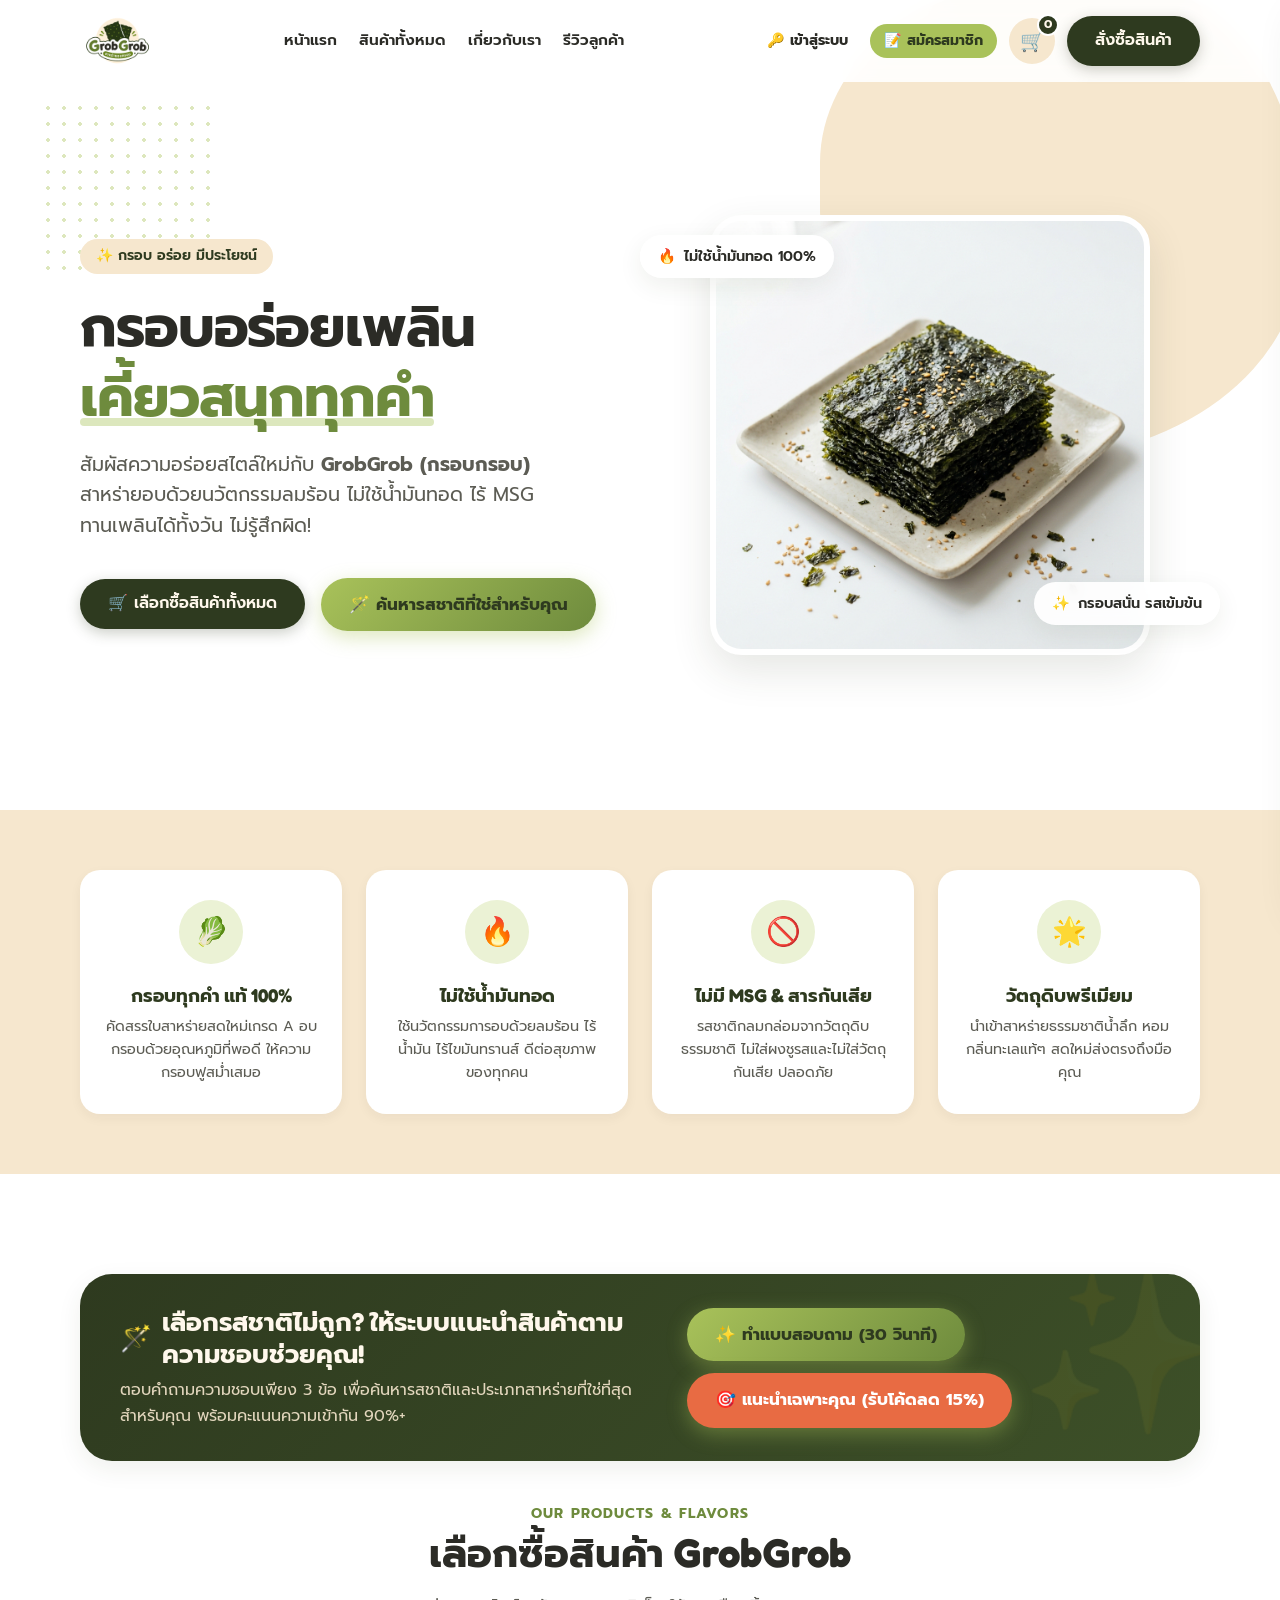
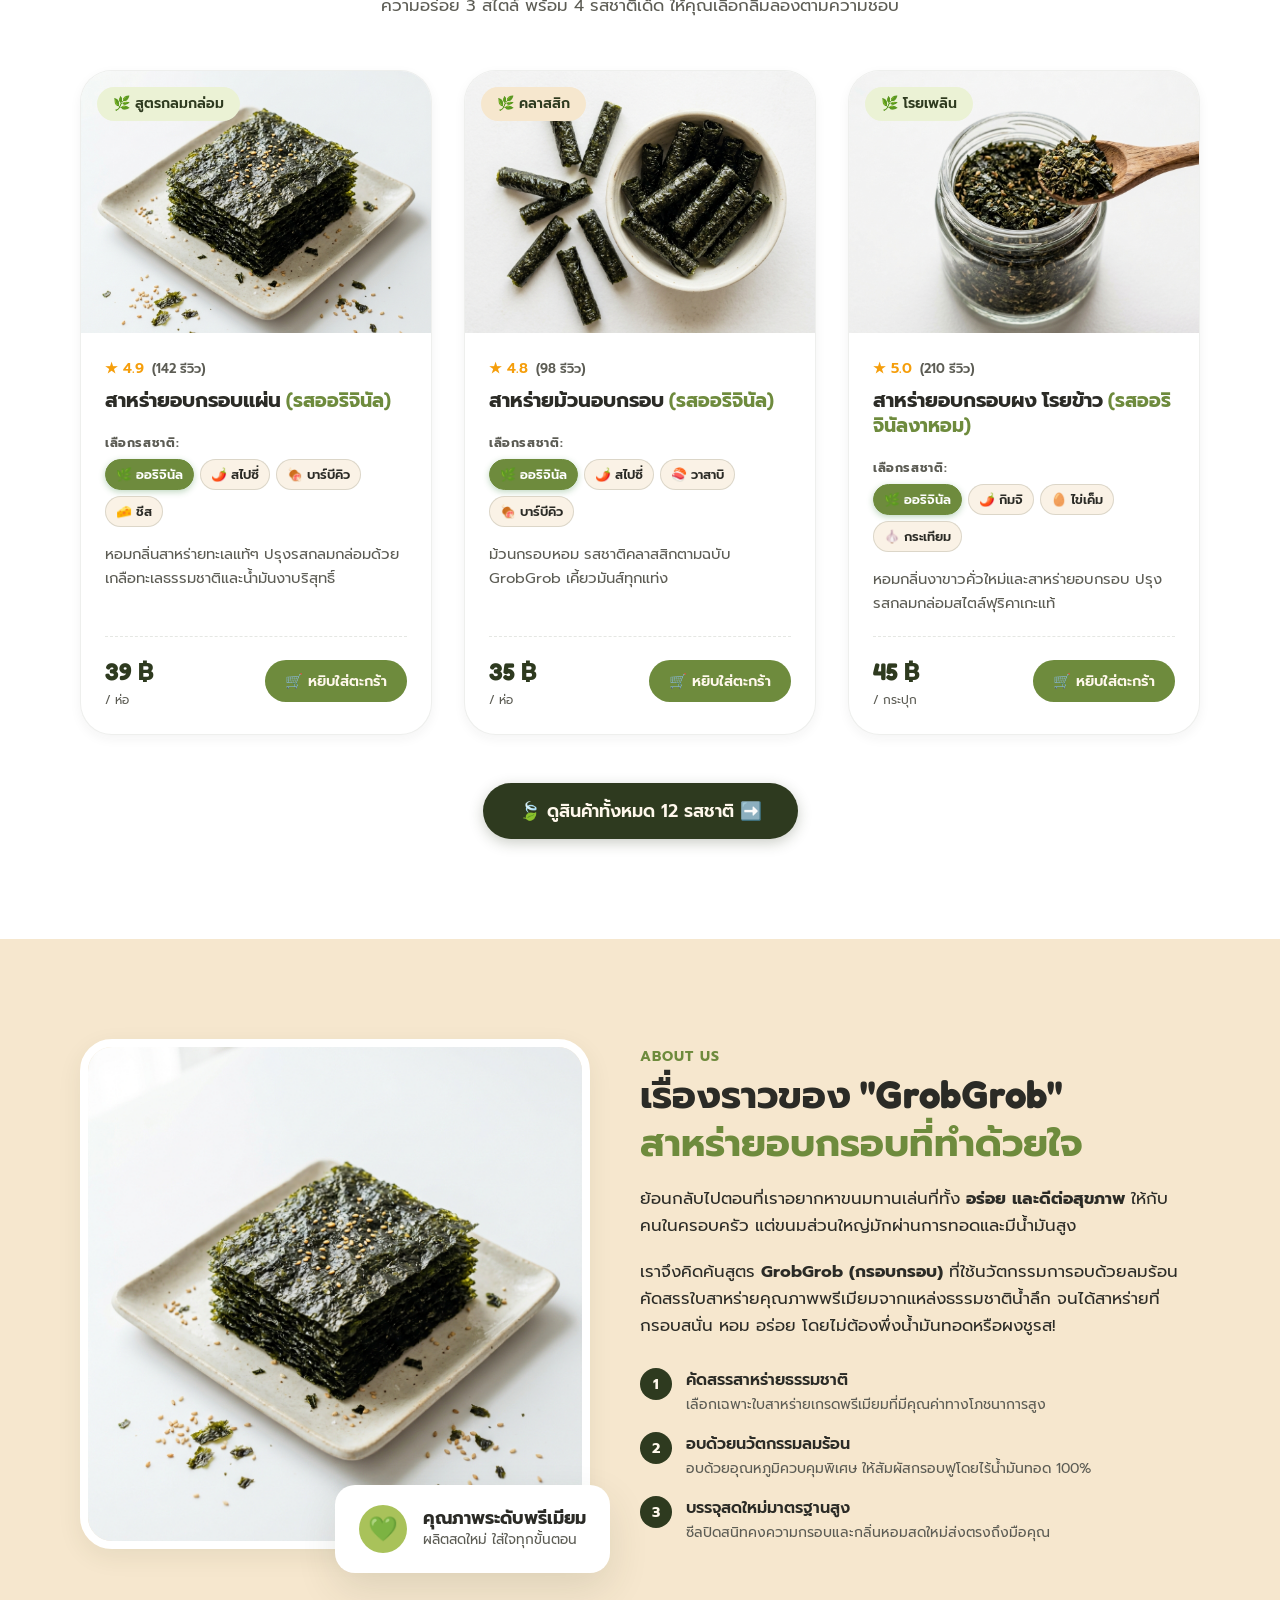
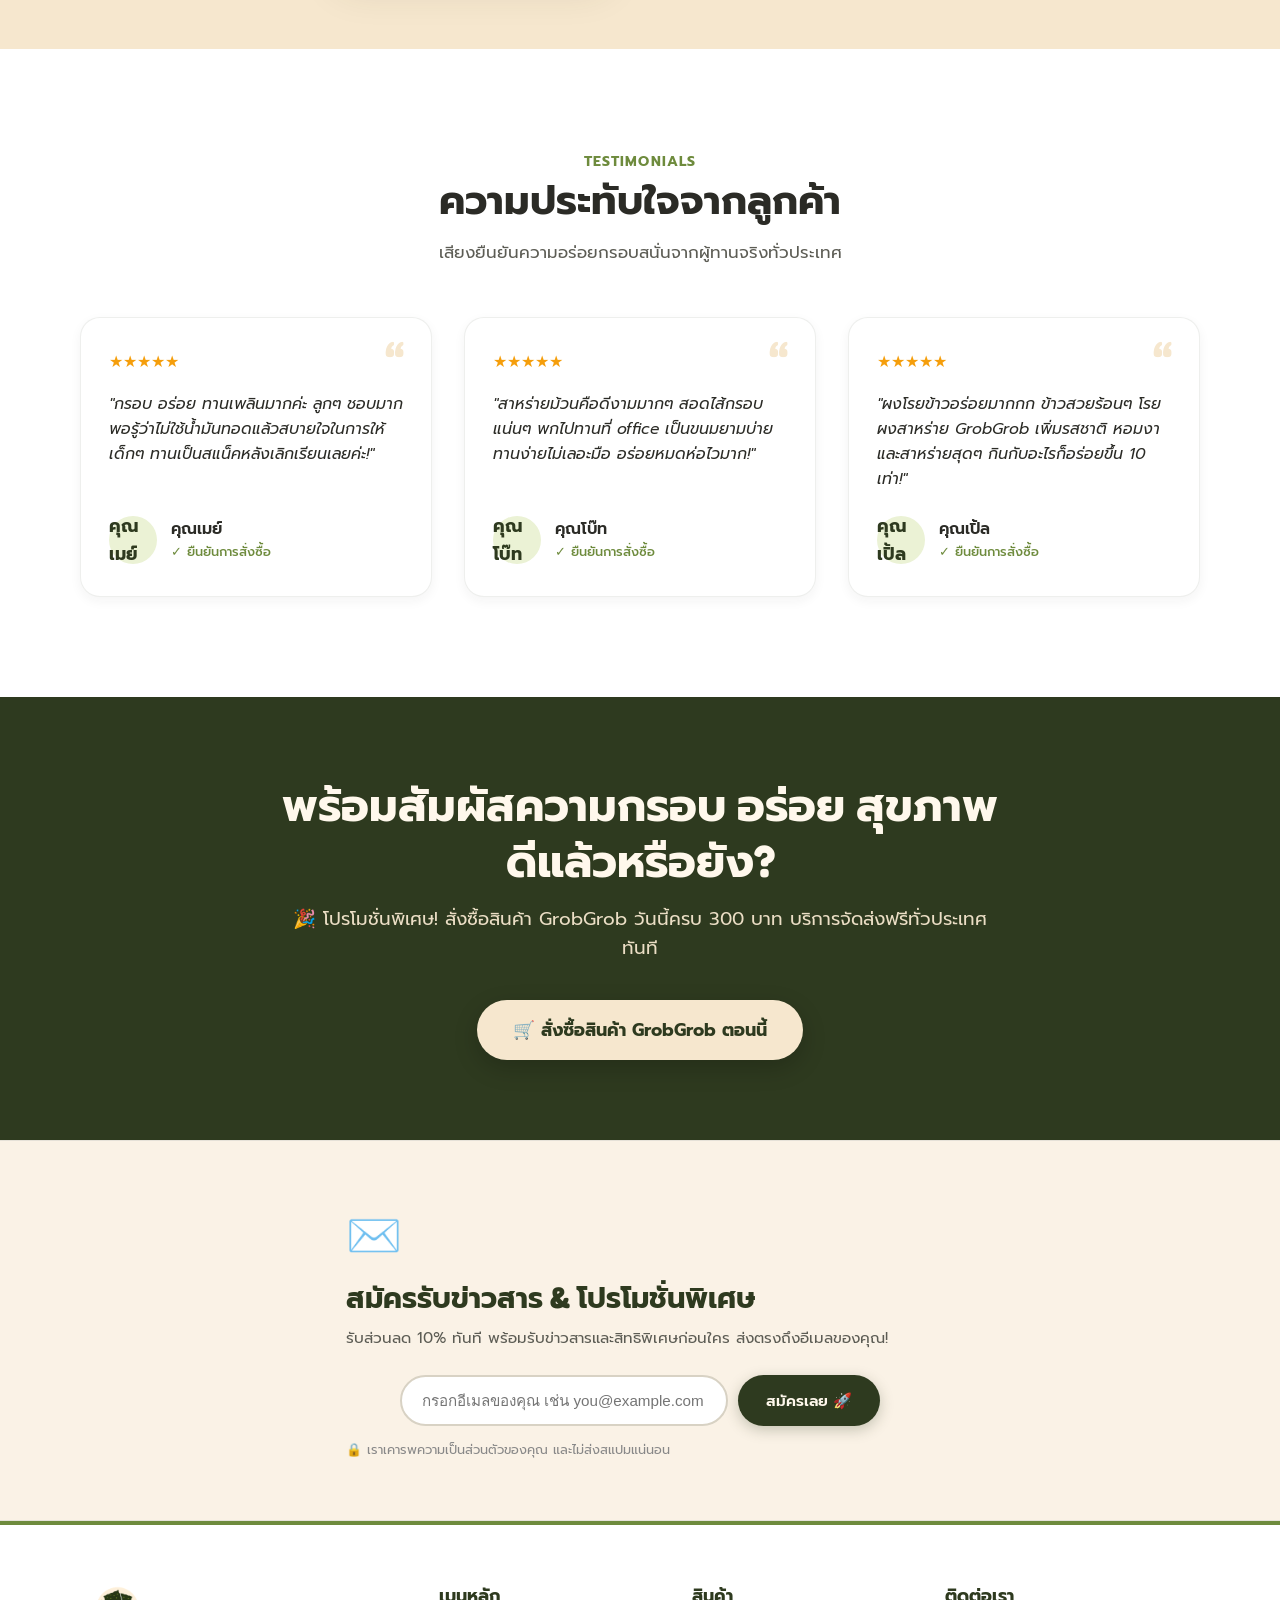
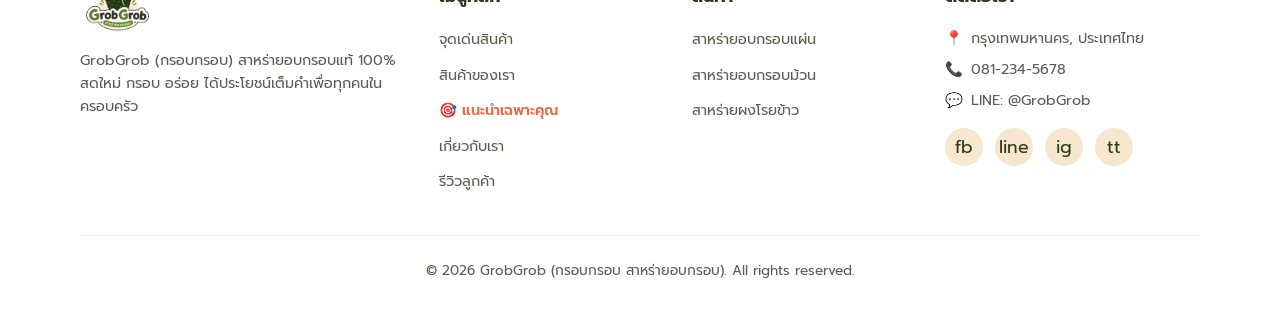
==== commit 130b27df: "Configure project for GitHub Pages compatibility" ====
--- a/index.html
+++ b/index.html
@@ -7,7 +7,7 @@
   <title>GrobGrob</title>
   <meta name="description"
     content="GrobGrob (กรอบกรอบ) กรอบอร่อยเพลิน เคี้ยวสนุกทุกคำ สาหร่ายอบกรอบแท้ 100% ไม่ใช้น้ำมันทอด ไร้สารกันเสีย ไร้ MSG กรอบ อร่อย มีประโยชน์" />
-  <link rel="stylesheet" href="style.css" />
+  <link rel="stylesheet" href="style.css?v=6" />
   <link rel="icon" type="image/png" href="assets/logo.png" />
 </head>
 
@@ -127,9 +127,14 @@
           <p>ตอบคำถามความชอบเพียง 3 ข้อ เพื่อค้นหารสชาติและประเภทสาหร่ายที่ใช่ที่สุดสำหรับคุณ พร้อมคะแนนความเข้ากัน 90%+
           </p>
         </div>
-        <button class="btn-sparkle-quiz" onclick="openTasteQuizModal()">
-          <span>✨ ทำแบบสอบถาม (30 วินาที)</span>
-        </button>
+        <div style="display: flex; gap: 12px; flex-wrap: wrap;">
+          <button class="btn-sparkle-quiz" onclick="openTasteQuizModal()">
+            <span>✨ ทำแบบสอบถาม (30 วินาที)</span>
+          </button>
+          <a href="personalized_marketing.html" class="btn-sparkle-quiz" style="background: #E86B43; text-decoration: none; border-color: #E86B43; color: #FFF;">
+            <span>🎯 แนะนำเฉพาะคุณ (รับโค้ดลด 15%)</span>
+          </a>
+        </div>
       </div>
 
       <!-- Personalized Recommendations Output Container -->
@@ -145,15 +150,15 @@
         <!-- Product 1: Sheet -->
         <div id="product-card-sheet" class="product-card fade-up-element">
           <span class="badge badge-green product-badge-tag">🌿 สูตรกลมกล่อม</span>
-          <div class="product-img-wrapper">
+          <div class="product-img-wrapper" style="cursor: pointer;" onclick="openProductModal('sheet')">
             <img src="assets/seaweed-sheet.png" alt="สาหร่ายอบกรอบแผ่น" class="product-img" />
-            <button class="product-quick-view" onclick="openProductModal('sheet')">🔍 ดูรายละเอียด</button>
+            <button class="product-quick-view" onclick="event.stopPropagation(); openProductModal('sheet')">🔍 ดูรายละเอียด</button>
           </div>
           <div class="product-content">
             <div class="product-rating">
               ★ 4.9 <span class="rating-count">(142 รีวิว)</span>
             </div>
-            <h3 class="product-title">สาหร่ายอบกรอบแผ่น <span class="flavor-name-highlight">(รสออริจินัล)</span></h3>
+            <h3 class="product-title" style="cursor: pointer;" onclick="openProductModal('sheet')">สาหร่ายอบกรอบแผ่น <span class="flavor-name-highlight">(รสออริจินัล)</span></h3>
 
             <div class="flavor-selection-bar">
               <span class="flavor-label">เลือกรสชาติ:</span>
@@ -186,15 +191,15 @@
         <!-- Product 2: Roll -->
         <div id="product-card-roll" class="product-card fade-up-element">
           <span class="badge badge-cream product-badge-tag">🌿 คลาสสิก</span>
-          <div class="product-img-wrapper">
+          <div class="product-img-wrapper" style="cursor: pointer;" onclick="openProductModal('roll')">
             <img src="assets/seaweed-roll.png" alt="สาหร่ายม้วนอบกรอบ" class="product-img" />
-            <button class="product-quick-view" onclick="openProductModal('roll')">🔍 ดูรายละเอียด</button>
+            <button class="product-quick-view" onclick="event.stopPropagation(); openProductModal('roll')">🔍 ดูรายละเอียด</button>
           </div>
           <div class="product-content">
             <div class="product-rating">
               ★ 4.8 <span class="rating-count">(98 รีวิว)</span>
             </div>
-            <h3 class="product-title">สาหร่ายม้วนอบกรอบ <span class="flavor-name-highlight">(รสออริจินัล)</span></h3>
+            <h3 class="product-title" style="cursor: pointer;" onclick="openProductModal('roll')">สาหร่ายม้วนอบกรอบ <span class="flavor-name-highlight">(รสออริจินัล)</span></h3>
 
             <div class="flavor-selection-bar">
               <span class="flavor-label">เลือกรสชาติ:</span>
@@ -227,15 +232,15 @@
         <!-- Product 3: Flakes -->
         <div id="product-card-flakes" class="product-card fade-up-element">
           <span class="badge badge-green product-badge-tag">🌿 โรยเพลิน</span>
-          <div class="product-img-wrapper">
+          <div class="product-img-wrapper" style="cursor: pointer;" onclick="openProductModal('flakes')">
             <img src="assets/seaweed-flakes.png" alt="สาหร่ายอบกรอบผง" class="product-img" />
-            <button class="product-quick-view" onclick="openProductModal('flakes')">🔍 ดูรายละเอียด</button>
+            <button class="product-quick-view" onclick="event.stopPropagation(); openProductModal('flakes')">🔍 ดูรายละเอียด</button>
           </div>
           <div class="product-content">
             <div class="product-rating">
               ★ 5.0 <span class="rating-count">(210 รีวิว)</span>
             </div>
-            <h3 class="product-title">สาหร่ายอบกรอบผง โรยข้าว <span
+            <h3 class="product-title" style="cursor: pointer;" onclick="openProductModal('flakes')">สาหร่ายอบกรอบผง โรยข้าว <span
                 class="flavor-name-highlight">(รสออริจินัลงาหอม)</span></h3>
 
             <div class="flavor-selection-bar">
@@ -404,6 +409,24 @@
     </div>
   </section>
 
+  <!-- Newsletter Subscribe Section (Step 1 in Marketing LAB) -->
+  <section class="subscribe-section" style="background: #FAF2E6; padding: 60px 0; border-top: 1px solid #E5E1D8; border-bottom: 1px solid #E5E1D8;">
+    <div class="container text-center" style="max-width: 620px; margin: 0 auto;">
+      <span style="font-size: 2.8rem; display: block; margin-bottom: 8px;">✉️</span>
+      <h2 style="color: #2E3A1F; font-size: 1.8rem; font-weight: 700; margin-bottom: 10px;">สมัครรับข่าวสาร & โปรโมชั่นพิเศษ</h2>
+      <p style="color: #5C5C54; font-size: 0.95rem; line-height: 1.6; margin-bottom: 24px;">
+        รับส่วนลด 10% ทันที พร้อมรับข่าวสารและสิทธิพิเศษก่อนใคร ส่งตรงถึงอีเมลของคุณ!
+      </p>
+      <form id="newsletterForm" action="sendMail.php" method="POST" style="display: flex; gap: 10px; max-width: 480px; margin: 0 auto; flex-wrap: wrap; justify-content: center;">
+        <input type="email" name="email" required placeholder="กรอกอีเมลของคุณ เช่น you@example.com" style="flex: 1; min-width: 260px; padding: 14px 20px; border: 2px solid #D8D2C4; border-radius: 999px; outline: none; font-size: 0.95rem; background: #fff;" />
+        <button type="submit" class="btn-primary" style="padding: 14px 28px; border-radius: 999px; border: none; cursor: pointer; font-size: 0.95rem;">
+          <span>สมัครเลย 🚀</span>
+        </button>
+      </form>
+      <p style="font-size: 0.8rem; color: #888; margin-top: 14px;">🔒 เราเคารพความเป็นส่วนตัวของคุณ และไม่ส่งสแปมแน่นอน</p>
+    </div>
+  </section>
+
   <!-- Footer -->
   <footer id="contact" class="footer">
     <div class="container">
@@ -418,6 +441,7 @@
           <ul class="footer-links">
             <li><a href="#features">จุดเด่นสินค้า</a></li>
             <li><a href="#products">สินค้าของเรา</a></li>
+            <li><a href="personalized_marketing.html" style="color: #E86B43; font-weight: 600;">🎯 แนะนำเฉพาะคุณ</a></li>
             <li><a href="#story">เกี่ยวกับเรา</a></li>
             <li><a href="#testimonials">รีวิวลูกค้า</a></li>
           </ul>
@@ -477,12 +501,17 @@
   <!-- Quick View Product Modal -->
   <div id="quickViewModal" class="modal-overlay">
     <div class="modal-box">
-      <span id="closeModalBtn" class="close-modal-btn">&times;</span>
+      <button id="closeModalBtn" class="close-modal-btn" aria-label="ปิด">
+        <svg width="14" height="14" viewBox="0 0 14 14" fill="none" stroke="currentColor" stroke-width="2.2" stroke-linecap="round" stroke-linejoin="round">
+          <line x1="1" y1="1" x2="13" y2="13"></line>
+          <line x1="13" y1="1" x2="1" y2="13"></line>
+        </svg>
+      </button>
       <div id="modalBoxContent"></div>
     </div>
   </div>
 
-  <script src="app.js"></script>
+  <script src="app.js?v=6"></script>
 </body>
 
 </html>
--- a/style.css
+++ b/style.css
@@ -1306,33 +1306,276 @@
 .modal-box {
   background: var(--bg-white);
   width: 90%;
-  max-width: 650px;
+  max-width: 480px;
+  max-height: 90vh;
+  overflow-y: auto;
   border-radius: var(--radius-lg);
-  padding: 32px;
+  padding: 24px;
   position: relative;
-  box-shadow: var(--shadow-lg);
-  transform: scale(0.9);
+  box-shadow: 0 20px 50px rgba(0, 0, 0, 0.25);
+  transform: scale(0.92);
+  transition: transform 0.3s cubic-bezier(0.16, 1, 0.3, 1);
+}
+
+/* Quick View Popup Responsive Layout */
+.modal-box.popup-modal-box {
+  max-width: 980px;
+  width: 95%;
+  padding: 26px 28px;
+}
+
+@media (max-width: 820px) {
+  .modal-box.popup-modal-box {
+    max-width: 480px;
+    padding: 20px 16px;
+  }
+}
+
+.popup-product-card {
+  display: grid;
+  grid-template-columns: 440px 1fr;
+  gap: 28px;
+  align-items: stretch;
+  text-align: left;
+}
+
+@media (max-width: 820px) {
+  .popup-product-card {
+    grid-template-columns: 1fr;
+    gap: 16px;
+  }
+
+  .popup-media-col .popup-img-wrapper {
+    min-height: 220px;
+  }
+
+  .popup-media-col .popup-img-wrapper img {
+    height: 220px;
+  }
+}
+
+.popup-media-col {
+  position: relative;
+  background: #F8FAF4;
+  border-radius: 18px;
+  padding: 16px 16px 14px;
+  text-align: center;
+  border: 1px solid #E6ECE0;
+  display: flex;
+  flex-direction: column;
+  justify-content: space-between;
+}
+
+.popup-media-col .popup-media-top {
+  display: flex;
+  justify-content: space-between;
+  align-items: center;
+  width: 100%;
+  margin-bottom: 8px;
+}
+
+.popup-media-col .popup-img-wrapper {
+  flex: 1;
+  display: flex;
+  align-items: center;
+  justify-content: center;
+  padding: 4px 0;
+  min-height: 380px;
+}
+
+.popup-media-col .popup-img-wrapper img {
+  width: 100%;
+  max-width: 100%;
+  height: 380px;
+  object-fit: cover;
+  border-radius: 14px;
+  box-shadow: 0 10px 24px rgba(0, 0, 0, 0.12);
+  transition: transform 0.25s ease;
+}
+
+.popup-media-col .popup-img-wrapper img:hover {
+  transform: scale(1.02);
+}
+
+.popup-info-col {
+  display: flex;
+  flex-direction: column;
+  justify-content: space-between;
+}
+
+.product-detail-media {
+  background: var(--bg-cream-light);
+  border-radius: var(--radius-md);
+  padding: 20px;
+  text-align: center;
+  position: relative;
+  border: 1px solid rgba(46, 58, 31, 0.08);
+}
+
+.product-detail-img {
+  width: 100%;
+  max-height: 280px;
+  object-fit: contain;
   transition: transform 0.3s ease;
-}
-
-.modal-overlay.active .modal-box {
-  transform: scale(1);
+  filter: drop-shadow(0 10px 15px rgba(0, 0, 0, 0.08));
+}
+
+.product-detail-img:hover {
+  transform: scale(1.04);
+}
+
+.product-trust-tags {
+  display: flex;
+  justify-content: center;
+  gap: 6px;
+  flex-wrap: wrap;
+  margin-top: 14px;
+}
+
+.trust-tag {
+  background: #FFFFFF;
+  border: 1px solid #E2E8D8;
+  padding: 4px 10px;
+  border-radius: var(--radius-full);
+  font-size: 0.72rem;
+  font-weight: 700;
+  color: var(--color-olive-dark);
+}
+
+.product-spec-grid {
+  display: grid;
+  grid-template-columns: repeat(2, 1fr);
+  gap: 8px;
+  margin: 16px 0;
+}
+
+.spec-item {
+  background: var(--bg-cream-light);
+  padding: 10px 12px;
+  border-radius: var(--radius-sm);
+  border: 1px solid rgba(46, 58, 31, 0.06);
+}
+
+.spec-item-label {
+  font-size: 0.75rem;
+  color: var(--color-charcoal-muted);
+  display: block;
+  margin-bottom: 2px;
+}
+
+.spec-item-value {
+  font-size: 0.88rem;
+  font-weight: 700;
+  color: var(--color-olive-dark);
+}
+
+.product-ingredients-box {
+  background: #FAF8F2;
+  border-left: 3px solid #6E8B3D;
+  padding: 12px 14px;
+  border-radius: 4px;
+  font-size: 0.82rem;
+  color: #4A4A4A;
+  line-height: 1.6;
+  margin-bottom: 20px;
+}
+
+.modal-qty-cart-row {
+  display: flex;
+  align-items: center;
+  gap: 14px;
+  padding-top: 14px;
+  border-top: 1px solid #EBECE8;
+  flex-wrap: wrap;
+}
+
+.modal-stepper {
+  display: inline-flex;
+  align-items: center;
+  border: 1.5px solid #D5DDD0;
+  border-radius: var(--radius-full);
+  background: #FFFFFF;
+  padding: 2px;
+}
+
+.stepper-btn {
+  width: 34px;
+  height: 34px;
+  border-radius: 50%;
+  border: none;
+  background: var(--bg-cream);
+  font-size: 1.1rem;
+  font-weight: 700;
+  color: var(--color-olive-dark);
+  cursor: pointer;
+  display: flex;
+  align-items: center;
+  justify-content: center;
+  transition: background 0.2s;
+}
+
+.stepper-btn:hover {
+  background: #E5EAD7;
+}
+
+.stepper-input {
+  width: 44px;
+  text-align: center;
+  border: none;
+  font-size: 1rem;
+  font-weight: 700;
+  color: var(--color-charcoal);
+  background: transparent;
+}
+
+.stepper-input:focus {
+  outline: none;
+}
+
+.flavor-item-card {
+  cursor: pointer;
+}
+
+.flavor-item-card:hover .flavor-item-img-box img {
+  transform: scale(1.05);
+}
+
+.flavor-item-img-box img {
+  transition: transform 0.3s ease;
 }
 
 .close-modal-btn {
   position: absolute;
-  top: 16px;
-  right: 16px;
-  font-size: 1.5rem;
-  color: var(--color-charcoal-muted);
+  top: 18px;
+  right: 18px;
+  width: 36px;
+  height: 36px;
+  border-radius: 50%;
+  background: #F1F4EB;
+  border: 1px solid #DFE6D5;
+  color: #4B6334;
+  display: flex;
+  align-items: center;
+  justify-content: center;
   cursor: pointer;
-  width: 32px;
-  height: 32px;
-  border-radius: 50%;
-  background: var(--bg-cream);
-  display: flex;
-  align-items: center;
-  justify-content: center;
+  z-index: 20;
+  transition: all 0.25s cubic-bezier(0.16, 1, 0.3, 1);
+  padding: 0;
+  outline: none;
+  box-shadow: 0 2px 8px rgba(0, 0, 0, 0.05);
+}
+
+.close-modal-btn svg {
+  pointer-events: none;
+  stroke: currentColor;
+  transition: transform 0.25s ease;
+}
+
+.close-modal-btn:hover {
+  background: #E0EBD2;
+  color: #1A3114;
+  box-shadow: 0 4px 12px rgba(45, 90, 39, 0.15);
+  transform: rotate(90deg) scale(1.06);
 }
 
 /* Scroll Animation Helper */
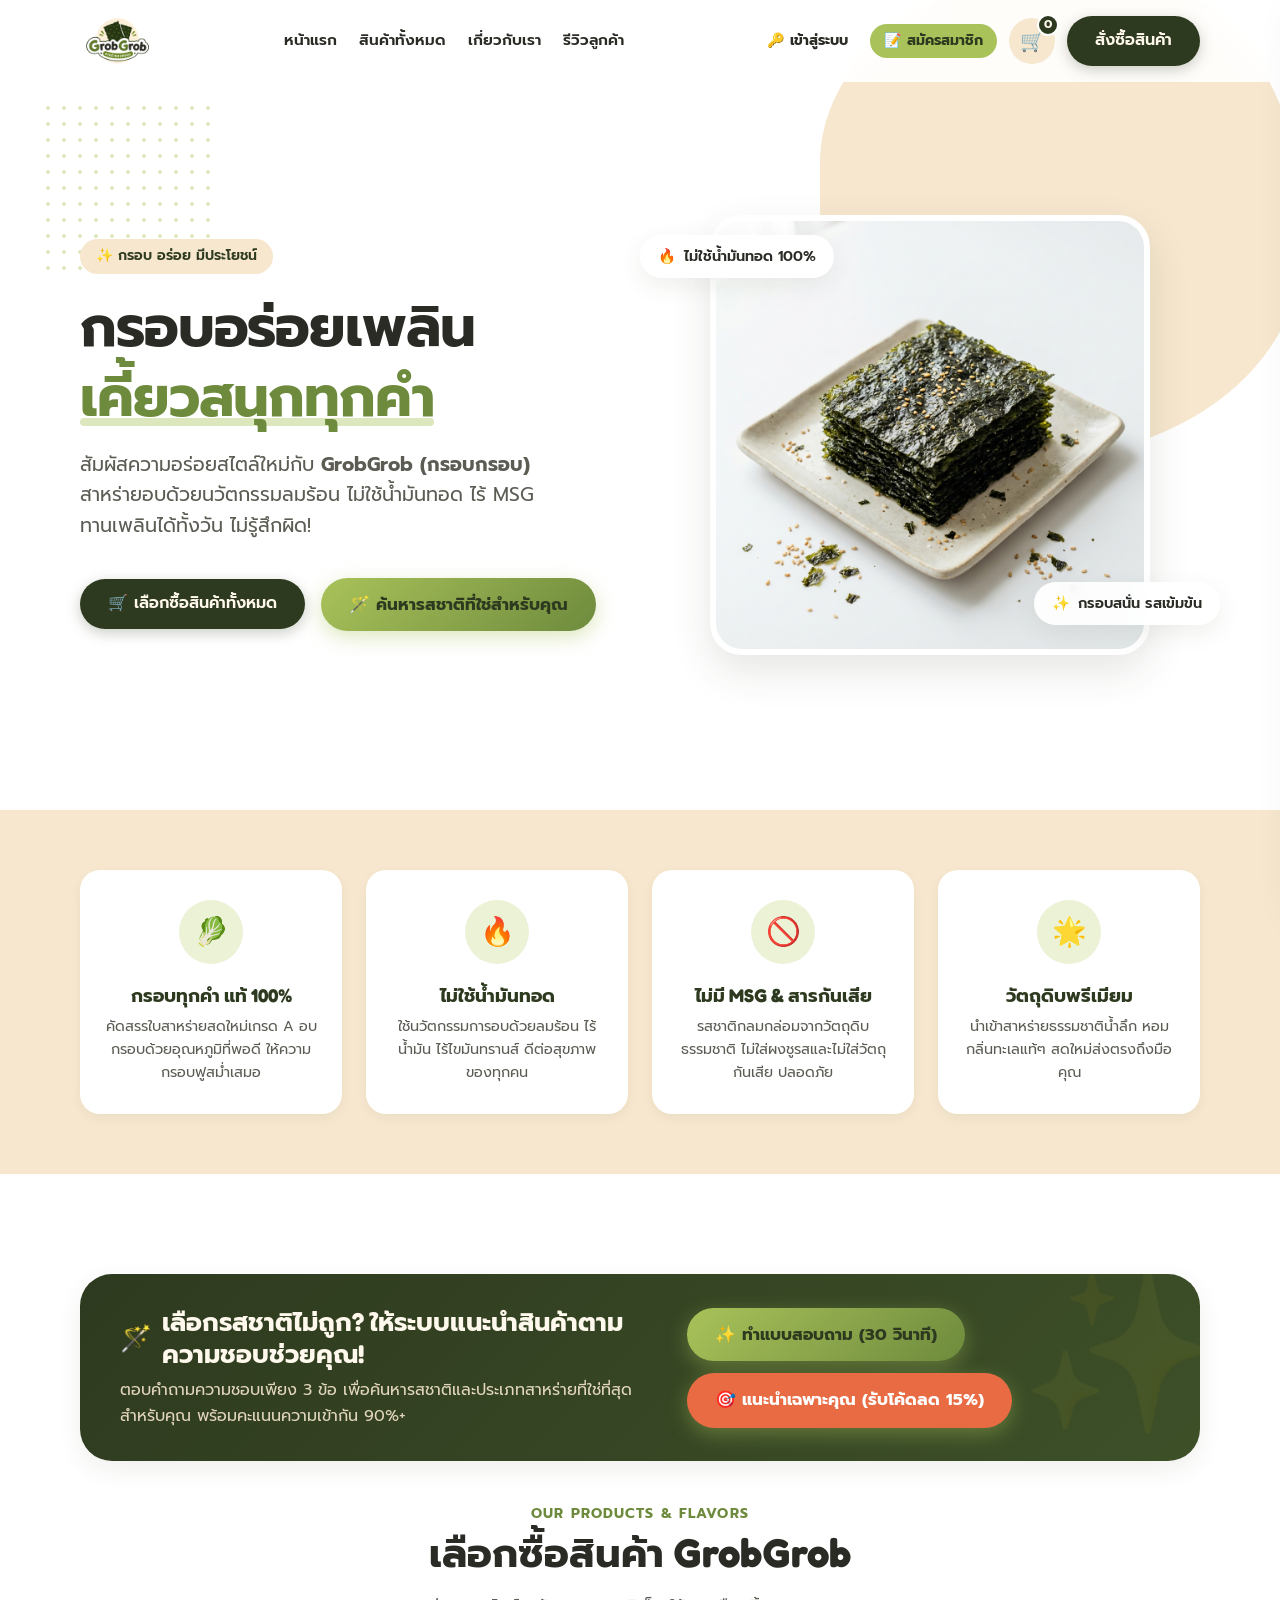
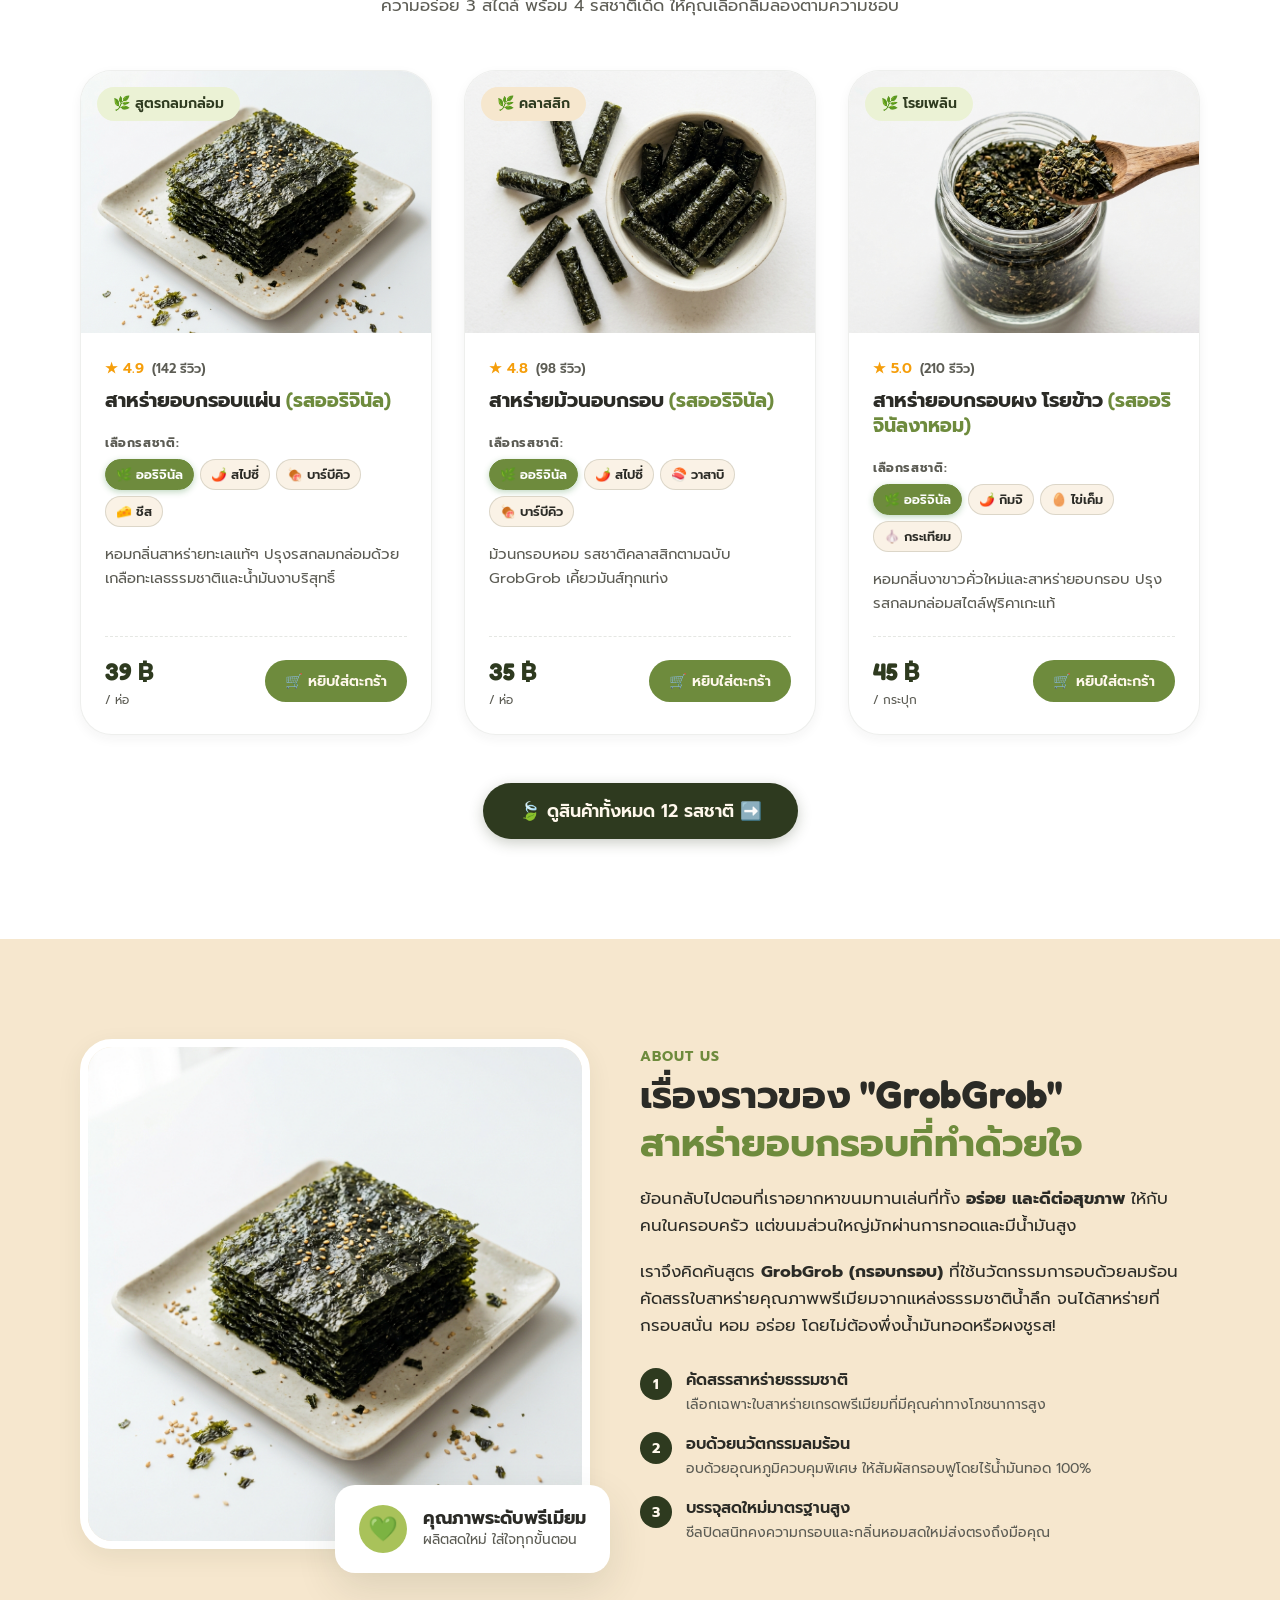
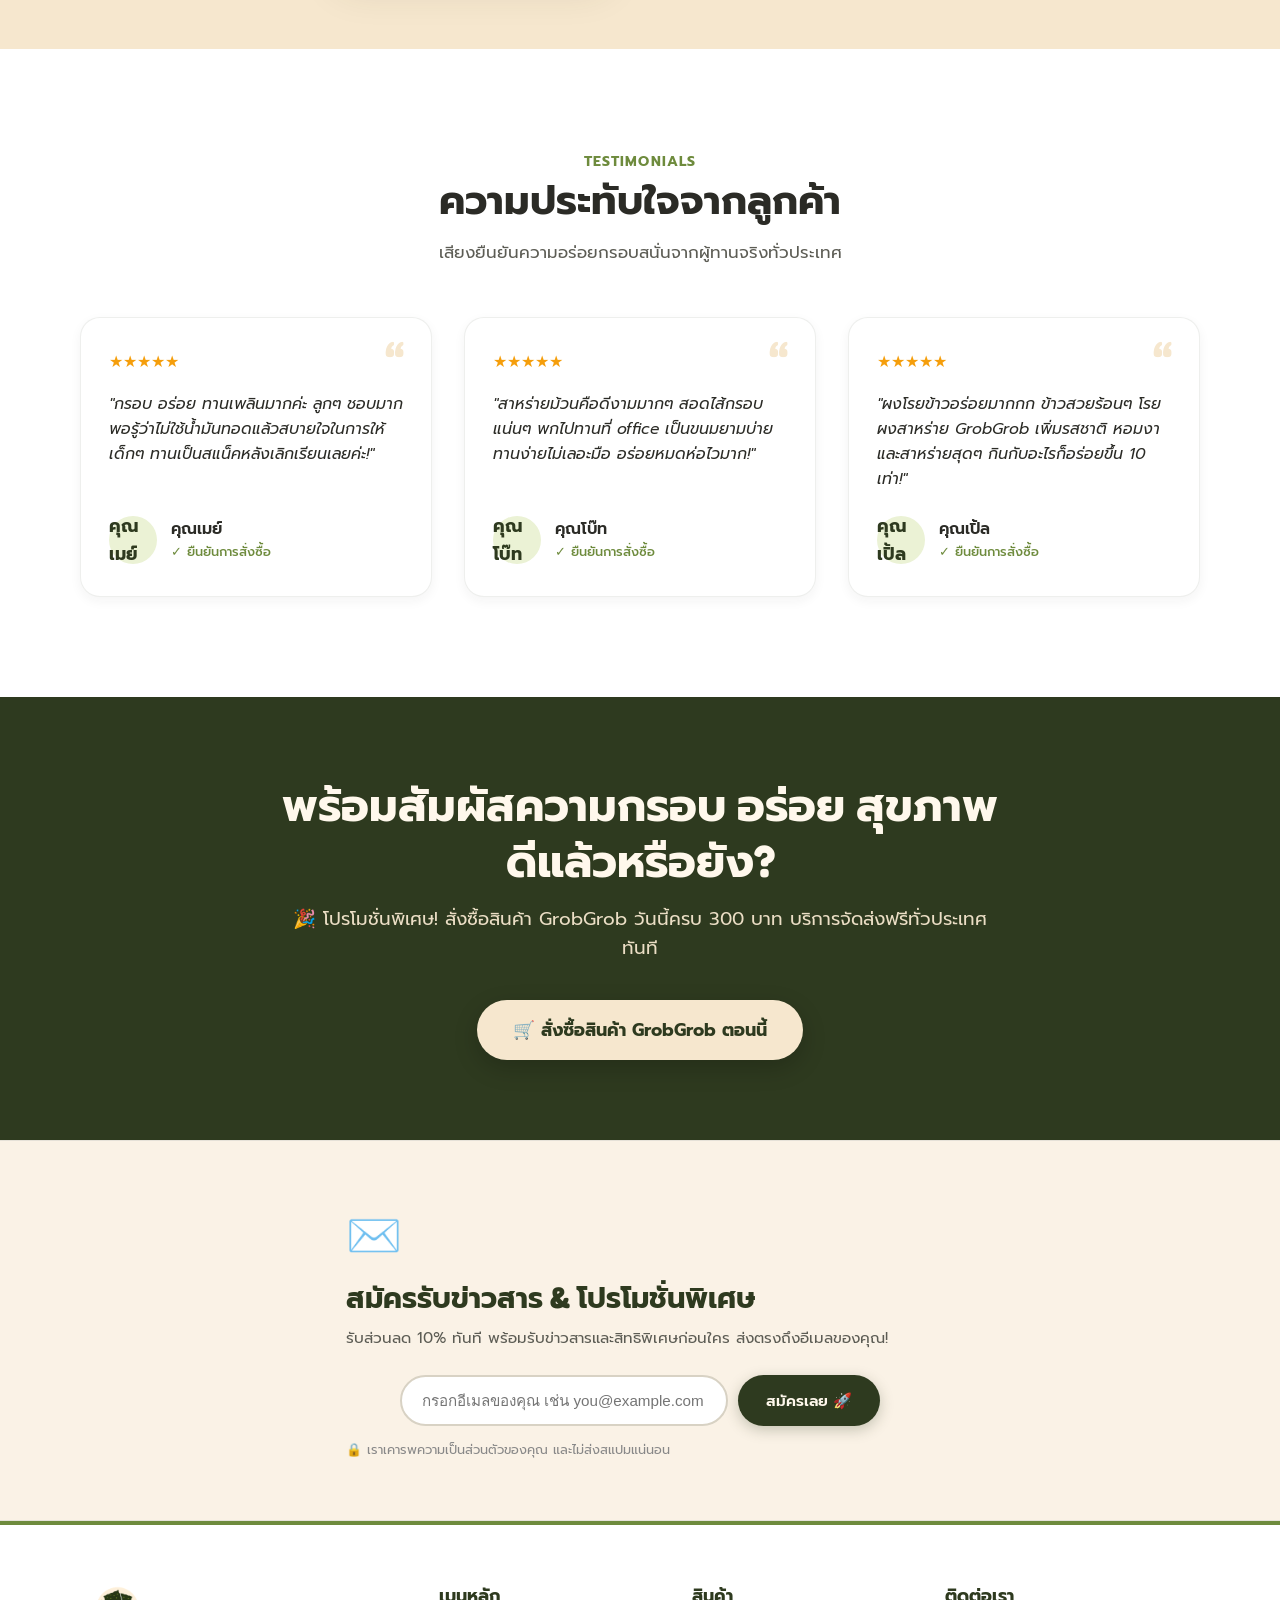
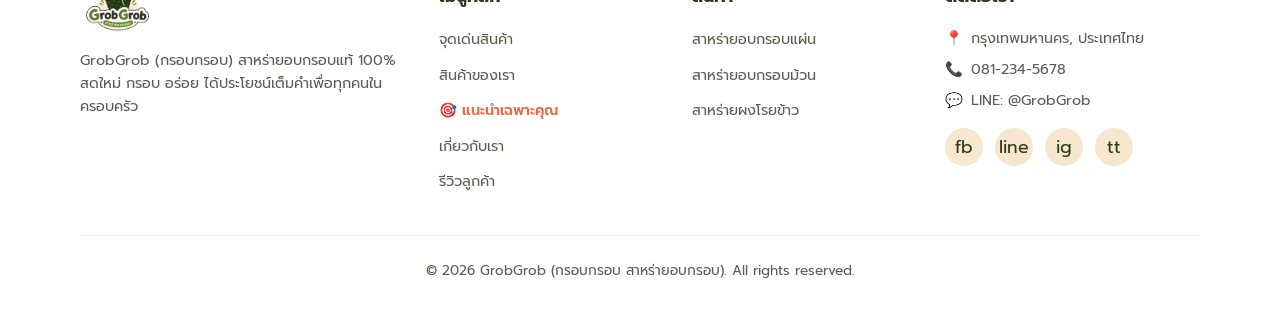
==== commit 1ed66ba9: "Add Dockerfile, api-config.js and cloud MySQL support for Render.com" ====
--- a/index.html
+++ b/index.html
@@ -511,6 +511,7 @@
     </div>
   </div>
 
+  <script src="api-config.js"></script>
   <script src="app.js?v=6"></script>
 </body>
 
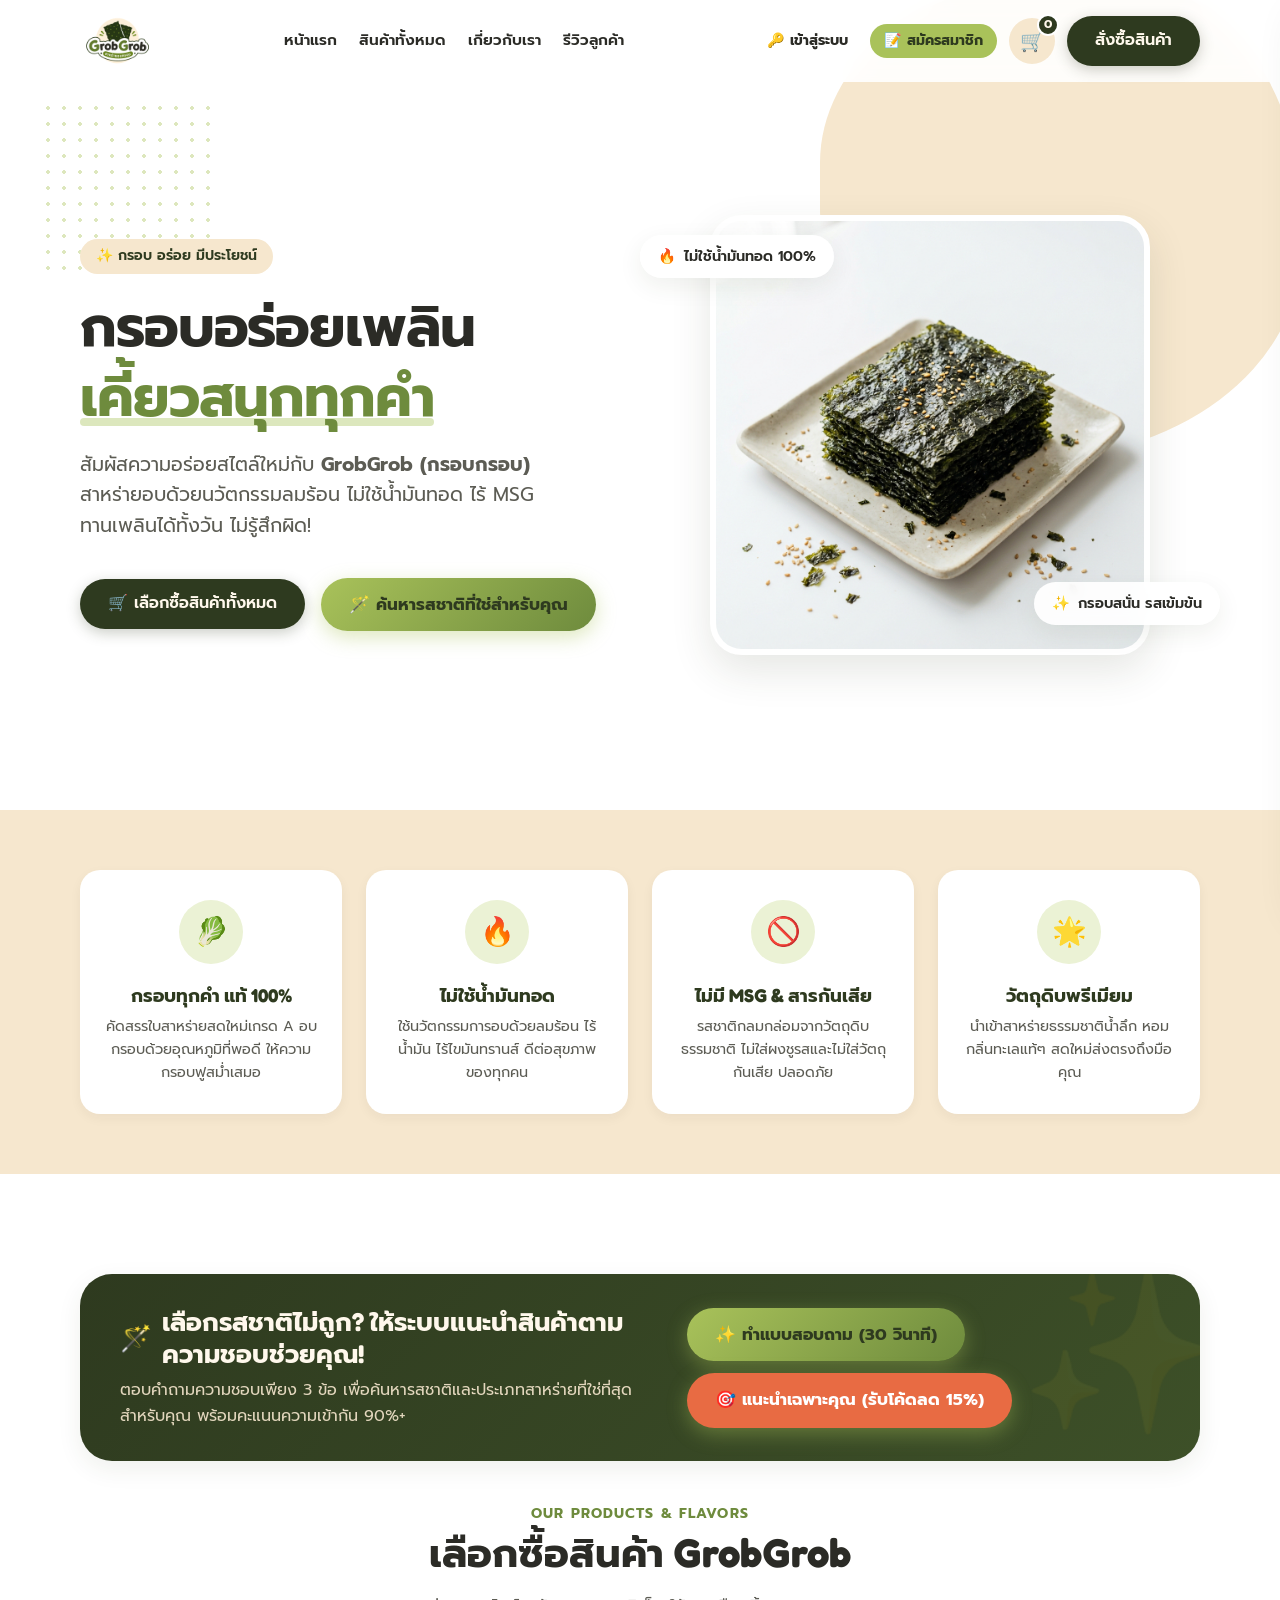
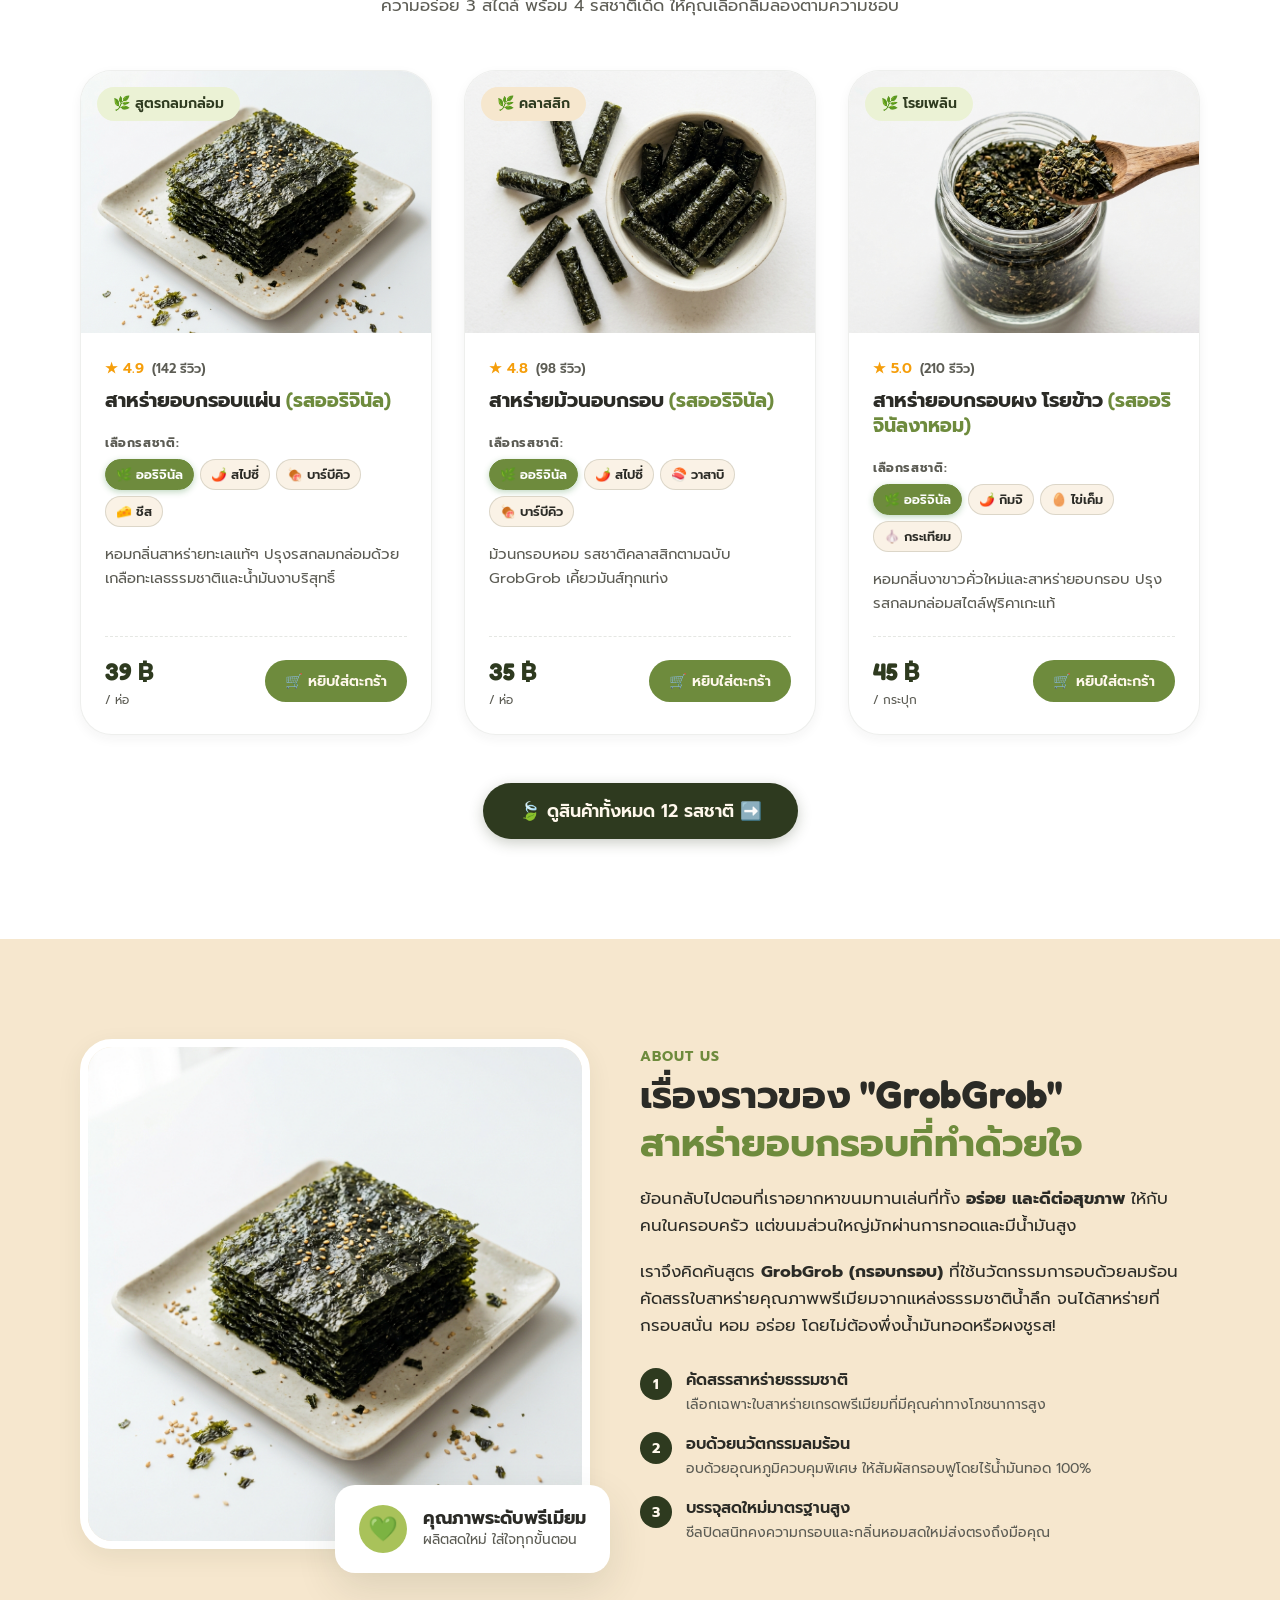
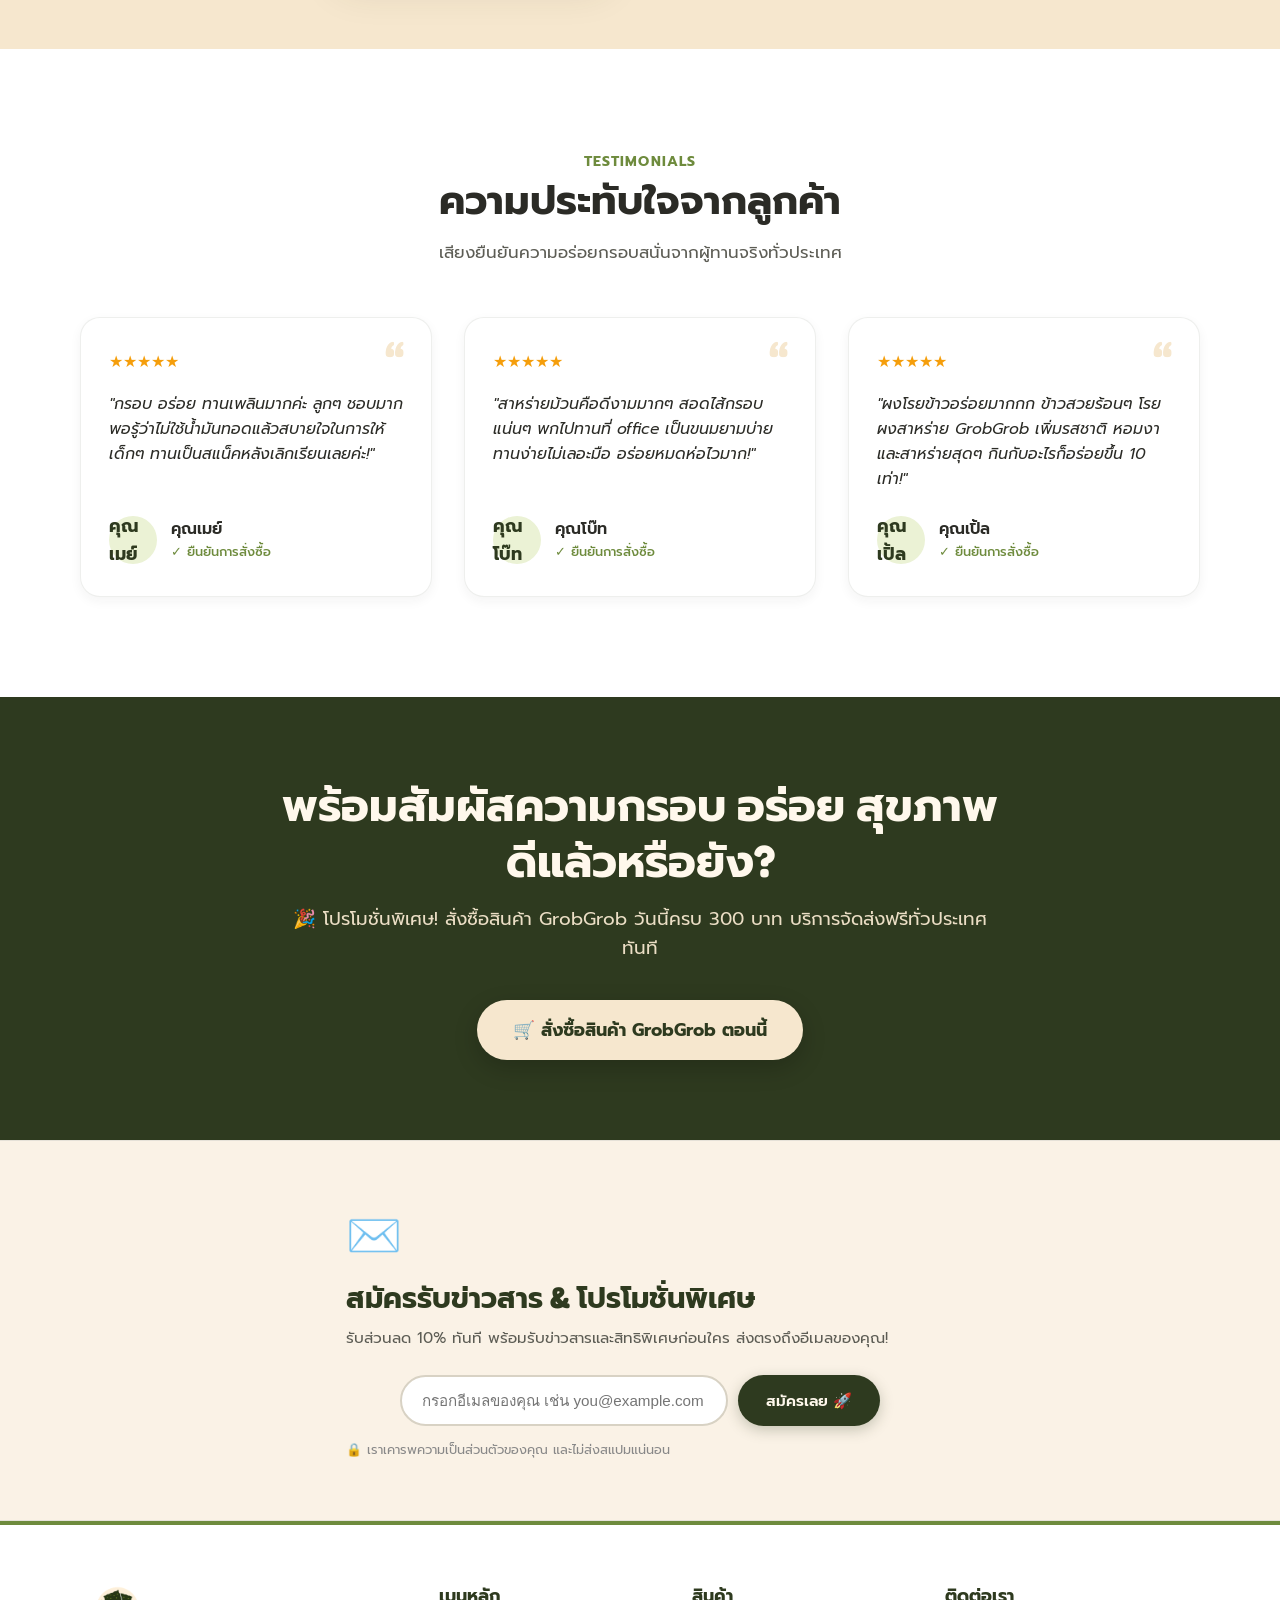
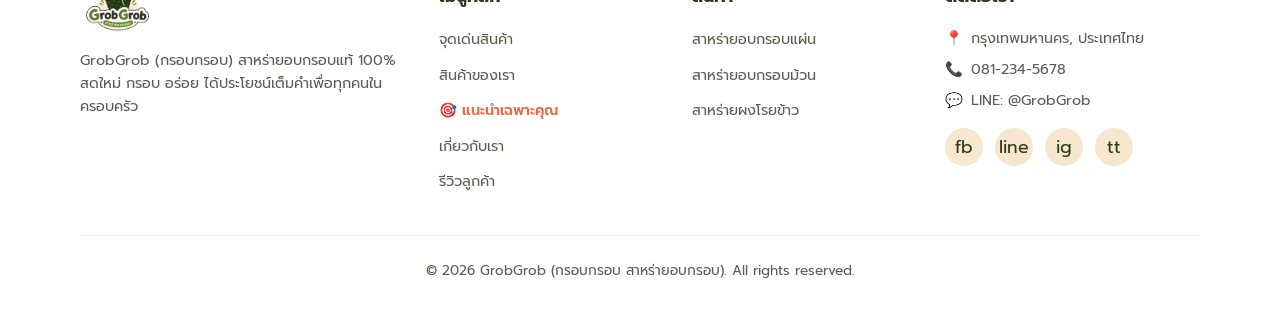
==== commit 4fc58e54: "Allow newsletter subscription and registration to send emails multiple times per email" ====
--- a/index.html
+++ b/index.html
@@ -512,7 +512,7 @@
   </div>
 
   <script src="api-config.js"></script>
-  <script src="app.js?v=6"></script>
+  <script src="app.js?v=7"></script>
 </body>
 
 </html>
